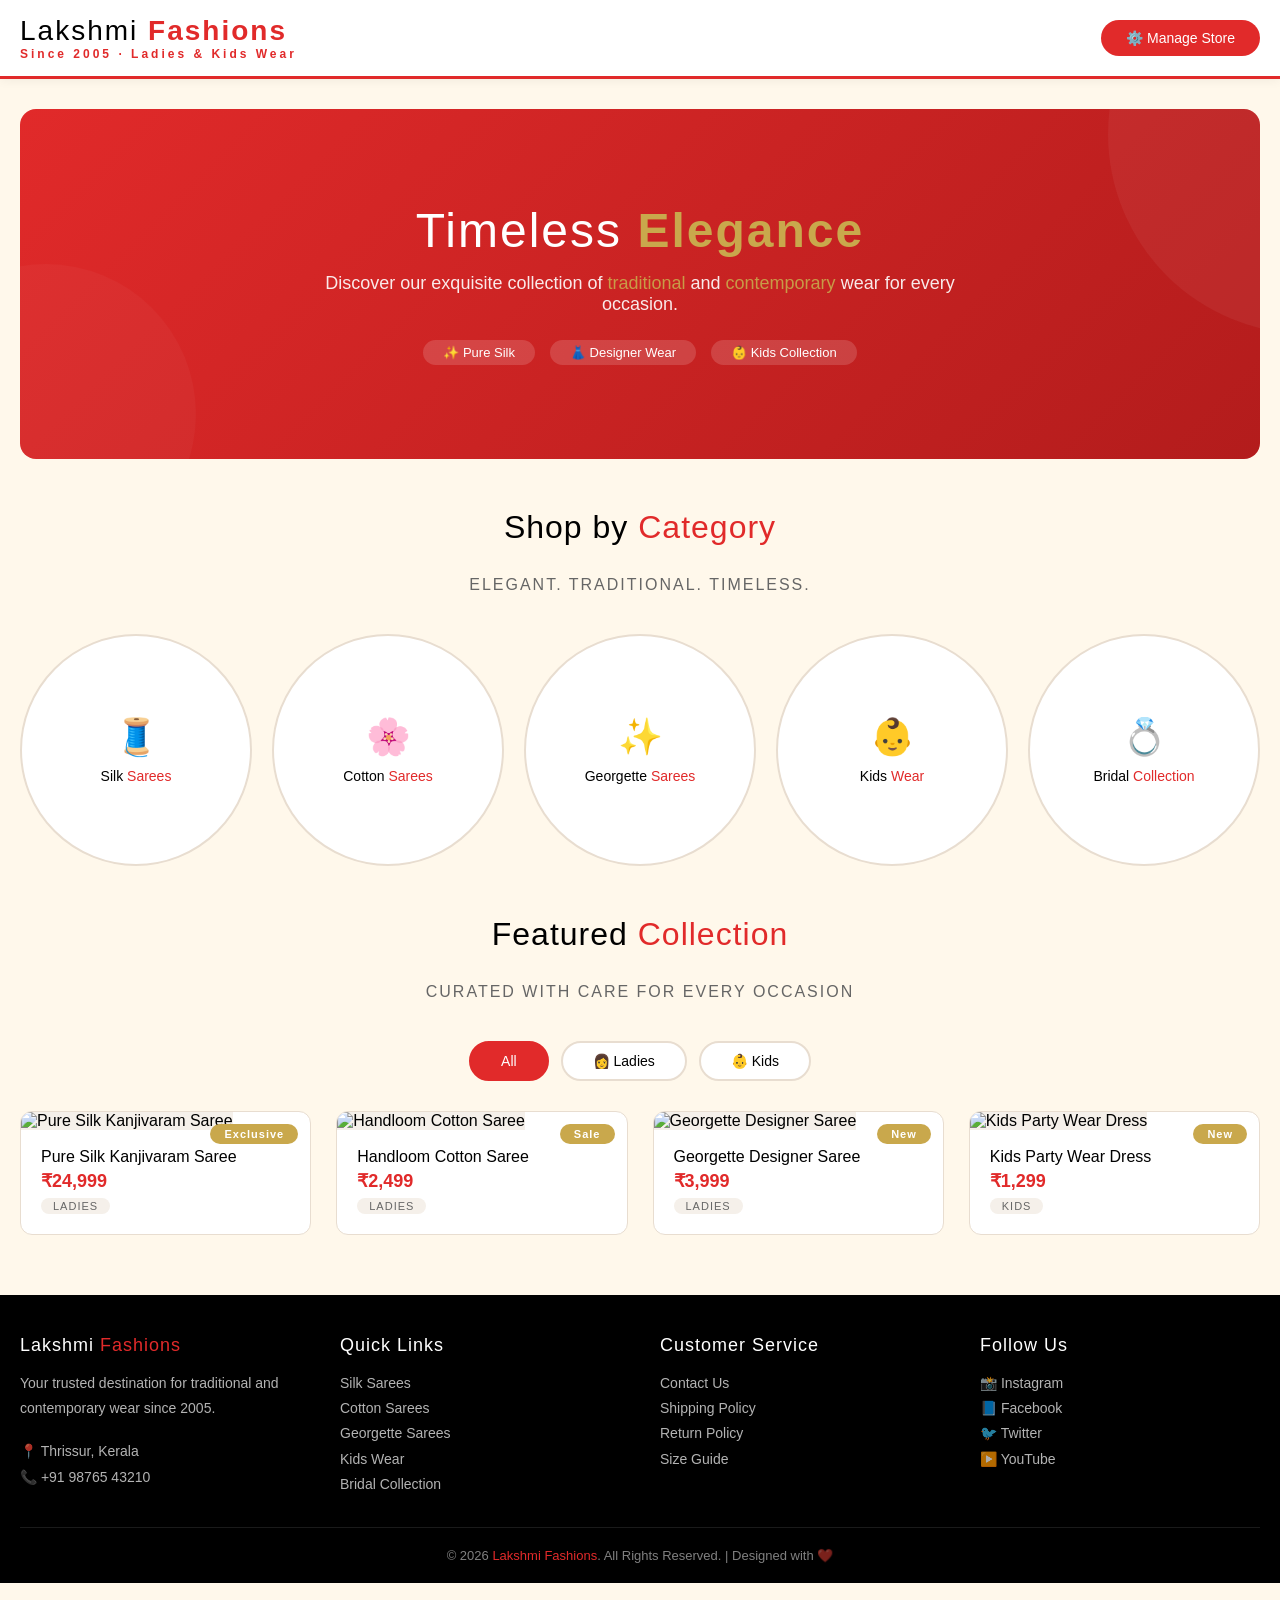
==== index.html @ c4812a4a "Lakshmi Fashions - Complete store" ====
<!DOCTYPE html>
<html lang="en">
<head>
    <meta charset="UTF-8">
    <meta name="viewport" content="width=device-width, initial-scale=1.0">
    <title>Lakshmi Fashions - Ladies & Kids Wear</title>
    <style>
        /* ===== RESET & BASE ===== */
        * {
            margin: 0;
            padding: 0;
            box-sizing: border-box;
        }

        :root {
            --primary: #E12A2A;
            --primary-dark: #B31C1C;
            --gold: #C9A84C;
            --cream: #FFF8EB;
            --white: #FFFFFF;
            --black: #000000;
            --gray: #666666;
            --light-gray: #F5F0EA;
            --border: #E8DDD0;
        }

        body {
            font-family: 'Segoe UI', Tahoma, Geneva, Verdana, sans-serif;
            background: var(--cream);
            color: var(--black);
            min-height: 100vh;
        }

        .container {
            max-width: 1300px;
            margin: 0 auto;
            padding: 0 20px;
        }

        /* ===== HEADER ===== */
        .header {
            background: var(--white);
            border-bottom: 3px solid var(--primary);
            padding: 15px 0;
            position: sticky;
            top: 0;
            z-index: 100;
            box-shadow: 0 2px 10px rgba(0,0,0,0.05);
        }

        .header-inner {
            display: flex;
            justify-content: space-between;
            align-items: center;
            flex-wrap: wrap;
            gap: 15px;
        }

        .logo {
            font-size: 28px;
            font-weight: 300;
            letter-spacing: 2px;
        }

        .logo span {
            color: var(--primary);
            font-weight: 600;
        }

        .logo-sub {
            font-size: 12px;
            color: var(--gray);
            letter-spacing: 3px;
            display: block;
            font-weight: 300;
        }

        .header-actions {
            display: flex;
            align-items: center;
            gap: 15px;
        }

        .admin-btn {
            background: var(--primary);
            color: var(--white);
            padding: 10px 25px;
            border: none;
            border-radius: 30px;
            font-weight: 500;
            font-size: 14px;
            cursor: pointer;
            text-decoration: none;
            transition: all 0.3s ease;
            display: inline-flex;
            align-items: center;
            gap: 8px;
        }

        .admin-btn:hover {
            background: var(--primary-dark);
            transform: translateY(-2px);
            box-shadow: 0 4px 15px rgba(225,42,42,0.3);
        }

        /* ===== HERO BANNER ===== */
        .hero {
            background: linear-gradient(135deg, var(--primary) 0%, var(--primary-dark) 100%);
            color: var(--white);
            padding: 60px 40px;
            border-radius: 16px;
            margin: 30px 0;
            text-align: center;
            position: relative;
            overflow: hidden;
            min-height: 350px;
            display: flex;
            align-items: center;
            justify-content: center;
        }

        .hero::before {
            content: '';
            position: absolute;
            top: -50%;
            right: -20%;
            width: 400px;
            height: 400px;
            background: rgba(255,255,255,0.05);
            border-radius: 50%;
            pointer-events: none;
        }

        .hero::after {
            content: '';
            position: absolute;
            bottom: -30%;
            left: -10%;
            width: 300px;
            height: 300px;
            background: rgba(255,255,255,0.03);
            border-radius: 50%;
            pointer-events: none;
        }

        .hero-content {
            position: relative;
            z-index: 1;
            max-width: 700px;
        }

        .hero h1 {
            font-size: 48px;
            font-weight: 300;
            margin-bottom: 15px;
            letter-spacing: 2px;
        }

        .hero h1 span {
            font-weight: 600;
            color: var(--gold);
        }

        .hero p {
            font-size: 18px;
            opacity: 0.9;
            margin-bottom: 25px;
            font-weight: 300;
        }

        .hero .gold-text {
            color: var(--gold);
            font-weight: 400;
        }

        /* ===== CATEGORIES ===== */
        .section-title {
            font-size: 32px;
            font-weight: 300;
            text-align: center;
            margin: 50px 0 30px;
            letter-spacing: 1px;
        }

        .section-title span {
            color: var(--primary);
        }

        .section-subtitle {
            text-align: center;
            color: var(--gray);
            font-size: 16px;
            font-weight: 300;
            margin-bottom: 40px;
            letter-spacing: 2px;
        }

        .categories-grid {
            display: grid;
            grid-template-columns: repeat(auto-fit, minmax(150px, 1fr));
            gap: 20px;
            margin: 30px 0 50px;
        }

        .category-card {
            background: var(--white);
            border-radius: 50%;
            padding: 30px 20px;
            text-align: center;
            cursor: pointer;
            transition: all 0.3s ease;
            border: 2px solid var(--border);
            aspect-ratio: 1/1;
            display: flex;
            flex-direction: column;
            align-items: center;
            justify-content: center;
            text-decoration: none;
            color: var(--black);
        }

        .category-card:hover {
            transform: translateY(-5px);
            border-color: var(--primary);
            box-shadow: 0 8px 25px rgba(225,42,42,0.1);
        }

        .category-card .icon {
            font-size: 36px;
            margin-bottom: 10px;
        }

        .category-card .name {
            font-size: 14px;
            font-weight: 500;
        }

        .category-card .name span {
            color: var(--primary);
        }

        /* ===== PRODUCTS GRID ===== */
        .products-grid {
            display: grid;
            grid-template-columns: repeat(auto-fill, minmax(250px, 1fr));
            gap: 25px;
            margin: 30px 0;
        }

        .product-card {
            background: var(--white);
            border-radius: 12px;
            overflow: hidden;
            transition: all 0.3s ease;
            border: 1px solid var(--border);
            position: relative;
        }

        .product-card:hover {
            transform: translateY(-8px);
            box-shadow: 0 12px 35px rgba(0,0,0,0.08);
        }

        .product-image {
            width: 100%;
            aspect-ratio: 1/1;
            object-fit: cover;
            background: var(--light-gray);
        }

        .product-info {
            padding: 18px 20px 20px;
        }

        .product-name {
            font-size: 16px;
            font-weight: 500;
            color: var(--black);
            margin-bottom: 4px;
        }

        .product-price {
            color: var(--primary);
            font-weight: 600;
            font-size: 18px;
        }

        .product-category-tag {
            display: inline-block;
            background: var(--light-gray);
            padding: 2px 12px;
            border-radius: 20px;
            font-size: 11px;
            color: var(--gray);
            margin-top: 6px;
            letter-spacing: 1px;
            text-transform: uppercase;
        }

        .product-badge {
            position: absolute;
            top: 12px;
            right: 12px;
            background: var(--gold);
            color: var(--white);
            padding: 4px 14px;
            border-radius: 20px;
            font-size: 11px;
            font-weight: 600;
            letter-spacing: 1px;
        }

        .empty-message {
            grid-column: 1 / -1;
            text-align: center;
            padding: 60px 20px;
            color: var(--gray);
            font-size: 18px;
        }

        /* ===== FILTER BUTTONS ===== */
        .filter-bar {
            display: flex;
            justify-content: center;
            gap: 12px;
            margin: 20px 0 10px;
            flex-wrap: wrap;
        }

        .filter-btn {
            padding: 10px 30px;
            border: 2px solid var(--border);
            border-radius: 30px;
            background: var(--white);
            cursor: pointer;
            font-weight: 500;
            font-size: 14px;
            transition: all 0.3s ease;
            color: var(--black);
        }

        .filter-btn:hover {
            border-color: var(--primary);
            color: var(--primary);
        }

        .filter-btn.active {
            background: var(--primary);
            color: var(--white);
            border-color: var(--primary);
        }

        /* ===== FOOTER ===== */
        .footer {
            background: var(--black);
            color: var(--white);
            padding: 40px 0 20px;
            margin-top: 60px;
        }

        .footer-inner {
            display: grid;
            grid-template-columns: repeat(auto-fit, minmax(200px, 1fr));
            gap: 40px;
            margin-bottom: 30px;
        }

        .footer h4 {
            font-weight: 300;
            font-size: 18px;
            margin-bottom: 15px;
            letter-spacing: 1px;
        }

        .footer h4 span {
            color: var(--primary);
        }

        .footer p, .footer a {
            color: rgba(255,255,255,0.7);
            font-size: 14px;
            line-height: 1.8;
            text-decoration: none;
            display: block;
            transition: color 0.3s ease;
        }

        .footer a:hover {
            color: var(--gold);
        }

        .footer-bottom {
            border-top: 1px solid rgba(255,255,255,0.1);
            padding-top: 20px;
            text-align: center;
            font-size: 13px;
            color: rgba(255,255,255,0.5);
        }

        .footer-bottom span {
            color: var(--primary);
        }

        /* ===== RESPONSIVE ===== */
        @media (max-width: 768px) {
            .hero {
                padding: 40px 20px;
                min-height: 250px;
            }

            .hero h1 {
                font-size: 28px;
            }

            .hero p {
                font-size: 15px;
            }

            .logo {
                font-size: 22px;
            }

            .section-title {
                font-size: 24px;
            }

            .products-grid {
                grid-template-columns: repeat(auto-fill, minmax(160px, 1fr));
                gap: 15px;
            }

            .categories-grid {
                grid-template-columns: repeat(3, 1fr);
                gap: 12px;
            }

            .category-card {
                padding: 15px;
            }

            .category-card .icon {
                font-size: 24px;
            }

            .category-card .name {
                font-size: 11px;
            }

            .filter-btn {
                padding: 8px 18px;
                font-size: 12px;
            }

            .header-inner {
                flex-direction: column;
                text-align: center;
            }

            .admin-btn {
                padding: 8px 18px;
                font-size: 12px;
            }
        }

        @media (max-width: 480px) {
            .categories-grid {
                grid-template-columns: repeat(2, 1fr);
            }

            .hero h1 {
                font-size: 22px;
            }
        }
    </style>
</head>
<body>

    <!-- ===== HEADER ===== -->
    <header class="header">
        <div class="container header-inner">
            <div class="logo">
                Lakshmi <span>Fashions</span>
                <span class="logo-sub">Since 2005 · Ladies & Kids Wear</span>
            </div>
            <div class="header-actions">
                <a href="/admin/index.html" class="admin-btn">
                    ⚙️ Manage Store
                </a>
            </div>
        </div>
    </header>

    <!-- ===== HERO BANNER ===== -->
    <div class="container">
        <div class="hero">
            <div class="hero-content">
                <h1>Timeless <span>Elegance</span></h1>
                <p>
                    Discover our exquisite collection of <span class="gold-text">traditional</span> and 
                    <span class="gold-text">contemporary</span> wear for every occasion.
                </p>
                <div style="display: flex; justify-content: center; gap: 15px; flex-wrap: wrap;">
                    <span style="background: rgba(255,255,255,0.15); padding: 5px 20px; border-radius: 20px; font-size: 13px;">✨ Pure Silk</span>
                    <span style="background: rgba(255,255,255,0.15); padding: 5px 20px; border-radius: 20px; font-size: 13px;">👗 Designer Wear</span>
                    <span style="background: rgba(255,255,255,0.15); padding: 5px 20px; border-radius: 20px; font-size: 13px;">👶 Kids Collection</span>
                </div>
            </div>
        </div>
    </div>

    <!-- ===== CATEGORIES ===== -->
    <div class="container">
        <h2 class="section-title">Shop by <span>Category</span></h2>
        <p class="section-subtitle">ELEGANT. TRADITIONAL. TIMELESS.</p>
        
        <div class="categories-grid">
            <a href="#" class="category-card" data-category="silk">
                <div class="icon">🧵</div>
                <div class="name">Silk <span>Sarees</span></div>
            </a>
            <a href="#" class="category-card" data-category="cotton">
                <div class="icon">🌸</div>
                <div class="name">Cotton <span>Sarees</span></div>
            </a>
            <a href="#" class="category-card" data-category="georgette">
                <div class="icon">✨</div>
                <div class="name">Georgette <span>Sarees</span></div>
            </a>
            <a href="#" class="category-card" data-category="kids">
                <div class="icon">👶</div>
                <div class="name">Kids <span>Wear</span></div>
            </a>
            <a href="#" class="category-card" data-category="bridal">
                <div class="icon">💍</div>
                <div class="name">Bridal <span>Collection</span></div>
            </a>
        </div>
    </div>

    <!-- ===== PRODUCTS ===== -->
    <div class="container">
        <h2 class="section-title">Featured <span>Collection</span></h2>
        <p class="section-subtitle">CURATED WITH CARE FOR EVERY OCCASION</p>

        <div class="filter-bar">
            <button class="filter-btn active" data-filter="all">All</button>
            <button class="filter-btn" data-filter="ladies">👩 Ladies</button>
            <button class="filter-btn" data-filter="kids">👶 Kids</button>
        </div>

        <div class="products-grid" id="productsGrid">
            <div class="empty-message">🌸 Loading beautiful products...</div>
        </div>
    </div>

    <!-- ===== FOOTER ===== -->
    <footer class="footer">
        <div class="container">
            <div class="footer-inner">
                <div>
                    <h4>Lakshmi <span>Fashions</span></h4>
                    <p>Your trusted destination for traditional and contemporary wear since 2005.</p>
                    <br>
                    <p>📍 Thrissur, Kerala</p>
                    <p>📞 +91 98765 43210</p>
                </div>
                <div>
                    <h4>Quick Links</h4>
                    <a href="#">Silk Sarees</a>
                    <a href="#">Cotton Sarees</a>
                    <a href="#">Georgette Sarees</a>
                    <a href="#">Kids Wear</a>
                    <a href="#">Bridal Collection</a>
                </div>
                <div>
                    <h4>Customer Service</h4>
                    <a href="#">Contact Us</a>
                    <a href="#">Shipping Policy</a>
                    <a href="#">Return Policy</a>
                    <a href="#">Size Guide</a>
                </div>
                <div>
                    <h4>Follow Us</h4>
                    <a href="#">📸 Instagram</a>
                    <a href="#">📘 Facebook</a>
                    <a href="#">🐦 Twitter</a>
                    <a href="#">▶️ YouTube</a>
                </div>
            </div>
            <div class="footer-bottom">
                © 2026 <span>Lakshmi Fashions</span>. All Rights Reserved. | Designed with ❤️
            </div>
        </div>
    </footer>

    <!-- ===== JAVASCRIPT ===== -->
    <script>
        (function() {
            'use strict';

            const grid = document.getElementById('productsGrid');
            const filterBtns = document.querySelectorAll('.filter-btn');
            let cachedProducts = null;

            // Load products from JSON
            async function loadProducts() {
                if (cachedProducts) {
                    return cachedProducts;
                }
                try {
                    const response = await fetch('/_data/products.json?' + Date.now());
                    if (!response.ok) throw new Error('Failed to load');
                    const data = await response.json();
                    cachedProducts = data;
                    return data;
                } catch (error) {
                    console.warn('Error loading products:', error);
                    return [];
                }
            }

            // Render products
            function renderProducts(products, filter = 'all') {
                const filtered = filter === 'all' 
                    ? products 
                    : products.filter(p => p.category === filter);

                if (!filtered || filtered.length === 0) {
                    grid.innerHTML = `
                        <div class="empty-message">
                            🌸 No products in this category yet.<br>
                            <span style="font-size: 14px; color: #999;">Your brother can add products from the admin panel.</span>
                        </div>
                    `;
                    return;
                }

                let html = '';
                filtered.forEach(product => {
                    const badge = product.badge ? `<span class="product-badge">${product.badge}</span>` : '';
                    html += `
                        <div class="product-card">
                            ${badge}
                            <img 
                                src="${product.image || 'https://via.placeholder.com/400x400/f5f0ea/999?text=No+Image'}" 
                                alt="${product.name}" 
                                class="product-image"
                                loading="lazy"
                                onerror="this.src='https://via.placeholder.com/400x400/f5f0ea/999?text=No+Image'"
                            >
                            <div class="product-info">
                                <div class="product-name">${product.name}</div>
                                <div class="product-price">${product.price || 'Price on request'}</div>
                                <div class="product-category-tag">${product.category || 'General'}</div>
                            </div>
                        </div>
                    `;
                });

                grid.innerHTML = html;
            }

            // Filter handler
            filterBtns.forEach(btn => {
                btn.addEventListener('click', async function() {
                    filterBtns.forEach(b => b.classList.remove('active'));
                    this.classList.add('active');
                    const filter = this.dataset.filter;
                    const products = await loadProducts();
                    renderProducts(products, filter);
                });
            });

            // Initial load
            loadProducts().then(products => {
                renderProducts(products, 'all');
            });

        })();
    </script>

</body>
</html>
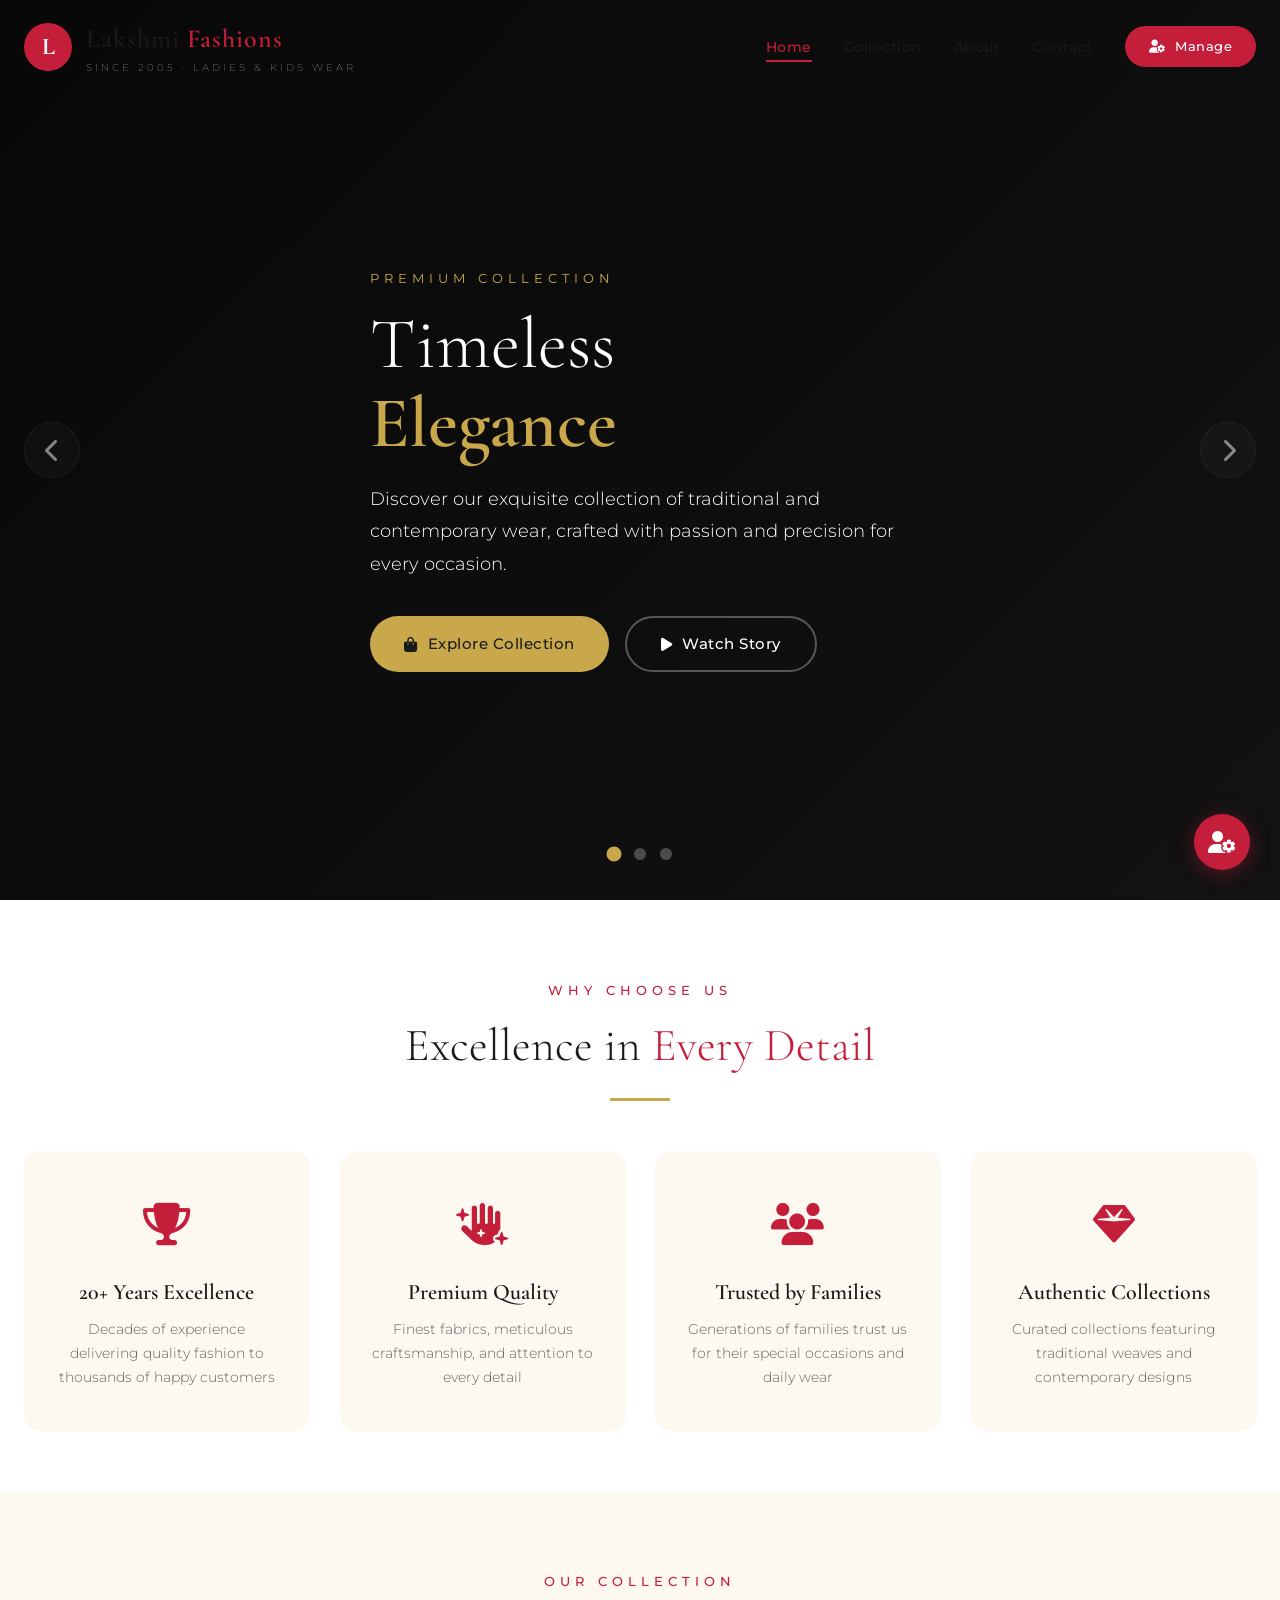
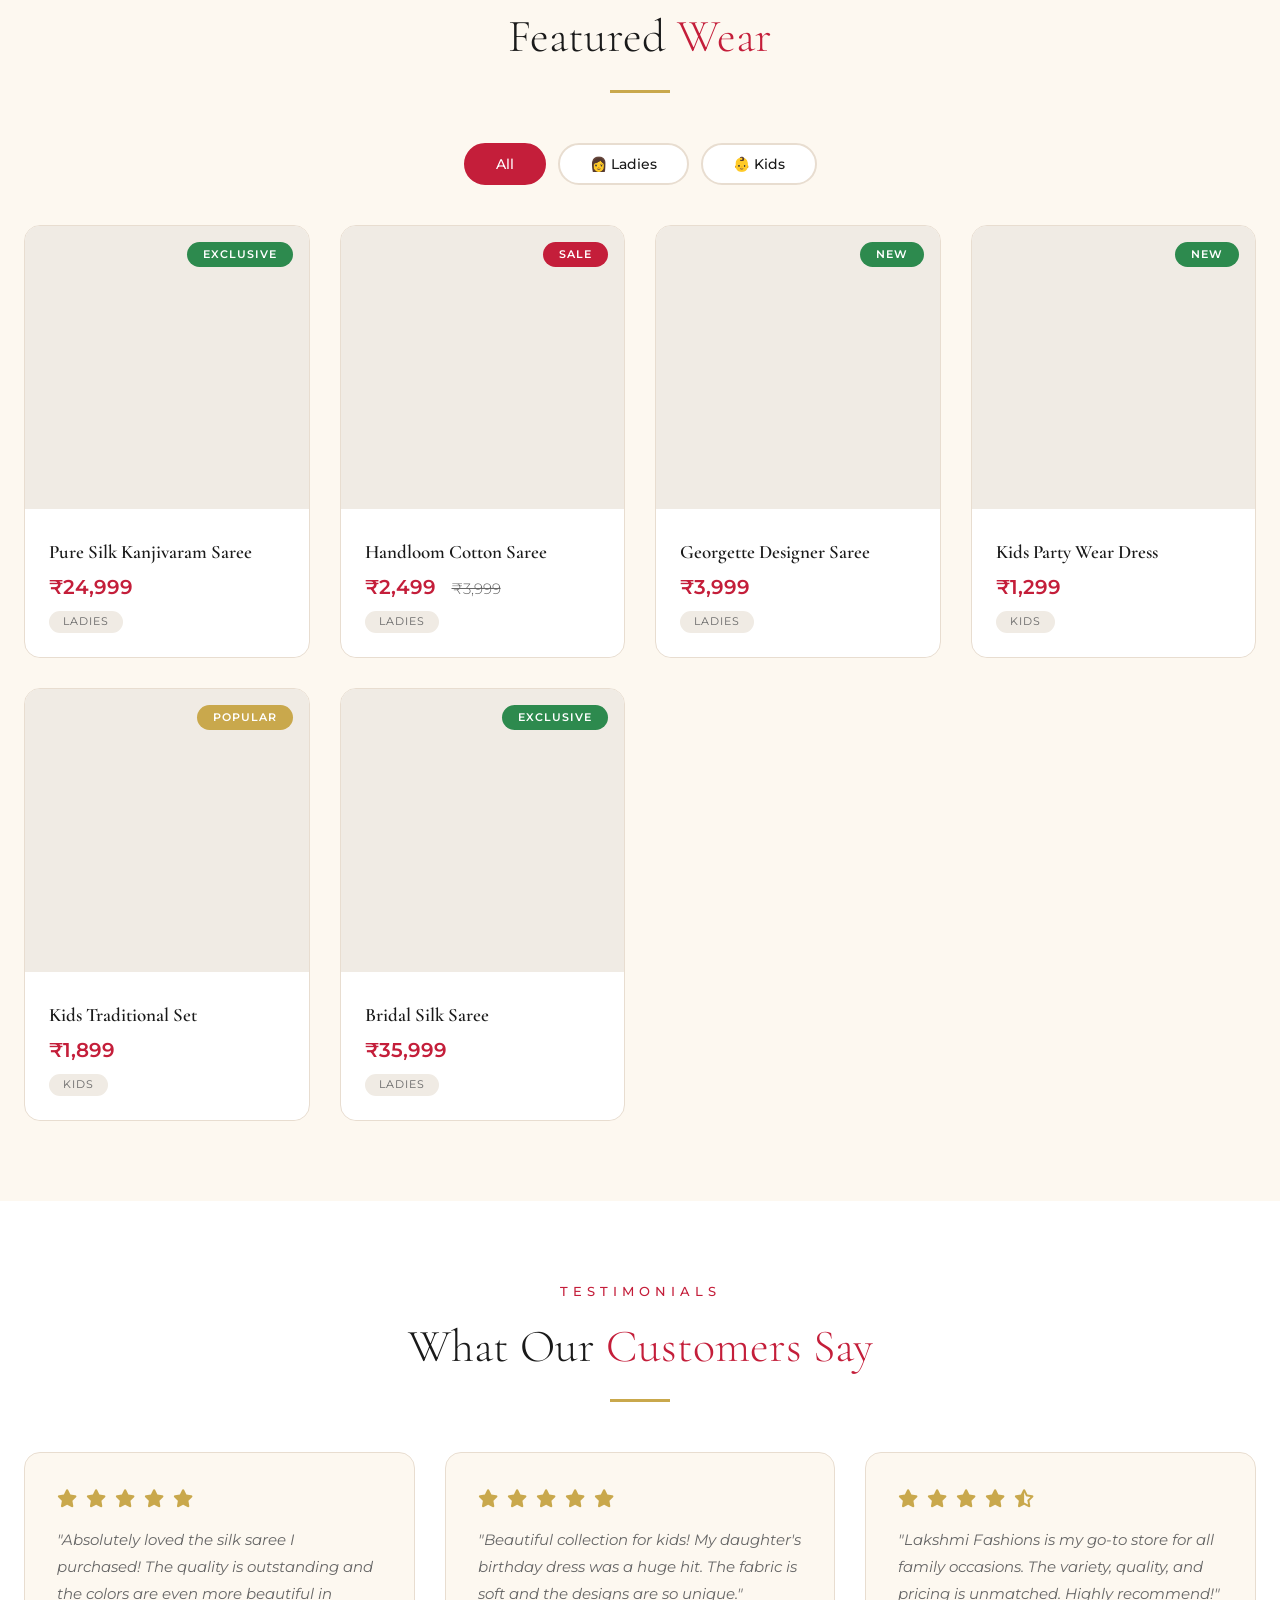
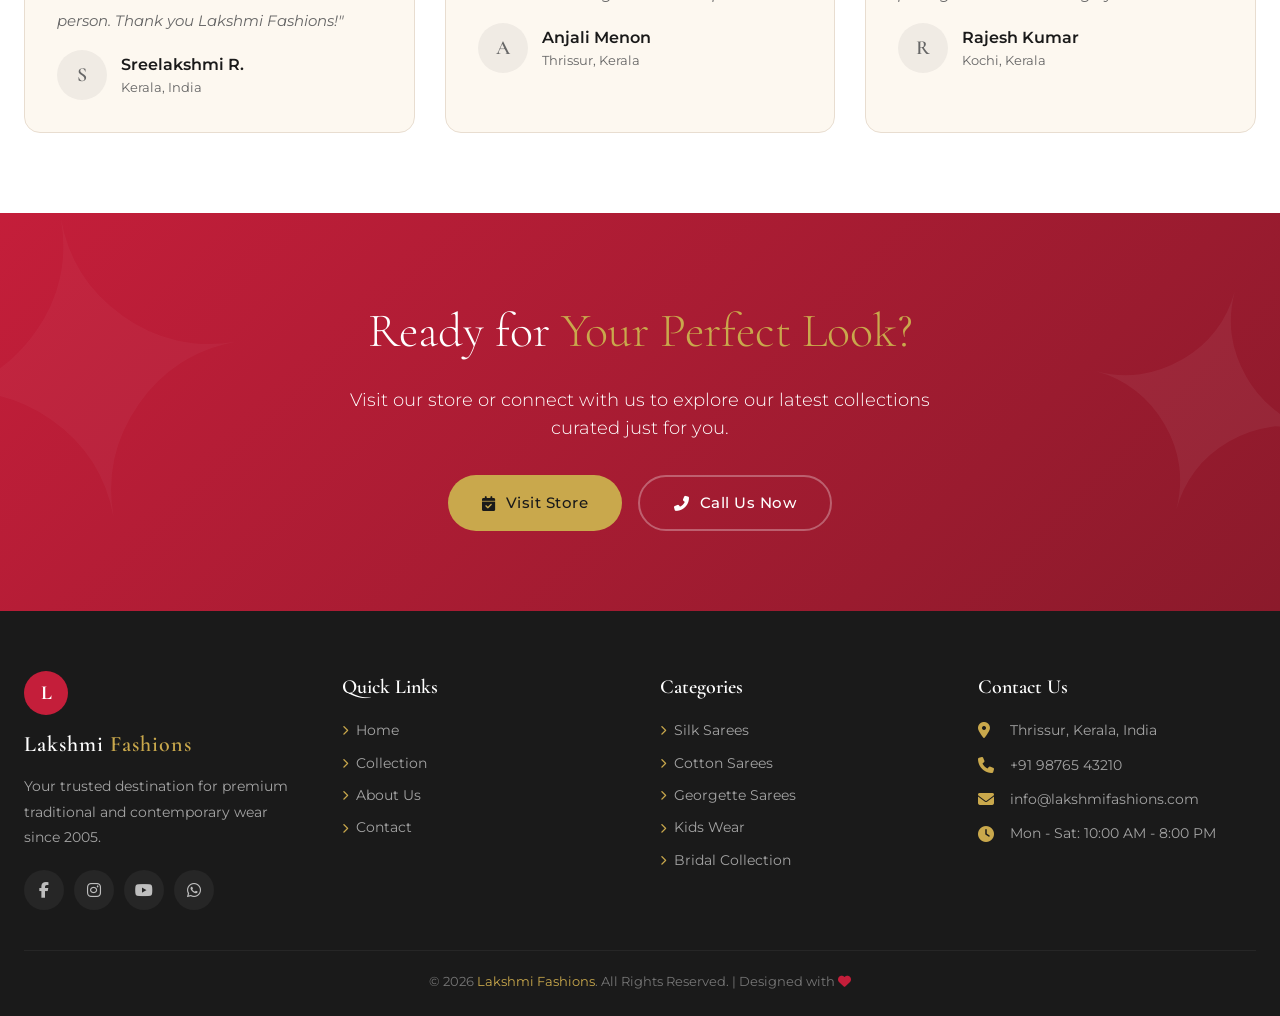
==== commit cbdf123d: "Lakshmi Fashions - Premium Design" ====
--- a/index.html
+++ b/index.html
@@ -1,9 +1,23 @@
 <!DOCTYPE html>
 <html lang="en">
+
 <head>
     <meta charset="UTF-8">
-    <meta name="viewport" content="width=device-width, initial-scale=1.0">
-    <title>Lakshmi Fashions - Ladies & Kids Wear</title>
+    <meta name="viewport" content="width=device-width, initial-scale=1.0, maximum-scale=1.0, user-scalable=yes">
+    <title>Lakshmi Fashions - Premium Ladies & Kids Wear</title>
+    <meta name="description" content="Lakshmi Fashions - Premium traditional and contemporary wear for ladies and kids. Silk sarees, cotton sarees, designer wear since 2005.">
+
+    <!-- Google Fonts -->
+    <link rel="preconnect" href="https://fonts.googleapis.com">
+    <link rel="preconnect" href="https://fonts.gstatic.com" crossorigin>
+    <link href="https://fonts.googleapis.com/css2?family=Cormorant+Garamond:wght@300;400;500;600;700&family=Montserrat:wght@300;400;500;600;700;800;900&display=swap" rel="stylesheet">
+
+    <!-- Font Awesome -->
+    <link rel="stylesheet" href="https://cdnjs.cloudflare.com/ajax/libs/font-awesome/6.4.2/css/all.min.css">
+
+    <!-- AOS Animation -->
+    <link href="https://unpkg.com/aos@2.3.1/dist/aos.css" rel="stylesheet">
+
     <style>
         /* ===== RESET & BASE ===== */
         * {
@@ -13,252 +27,563 @@
         }
 
         :root {
-            --primary: #E12A2A;
-            --primary-dark: #B31C1C;
+            --primary: #C41E3A;
+            --primary-dark: #8B1A2B;
             --gold: #C9A84C;
-            --cream: #FFF8EB;
+            --gold-light: #E8D5A3;
+            --cream: #FDF8F0;
             --white: #FFFFFF;
-            --black: #000000;
+            --black: #1A1A1A;
             --gray: #666666;
-            --light-gray: #F5F0EA;
+            --light-gray: #F0EBE4;
             --border: #E8DDD0;
+            --shadow: 0 10px 40px rgba(0,0,0,0.08);
+            --shadow-hover: 0 20px 60px rgba(196,30,58,0.15);
+            --transition: all 0.4s cubic-bezier(0.25, 0.46, 0.45, 0.94);
+        }
+
+        html {
+            scroll-behavior: smooth;
         }
 
         body {
-            font-family: 'Segoe UI', Tahoma, Geneva, Verdana, sans-serif;
+            font-family: 'Montserrat', sans-serif;
             background: var(--cream);
             color: var(--black);
-            min-height: 100vh;
+            overflow-x: hidden;
+            line-height: 1.6;
         }
 
         .container {
             max-width: 1300px;
             margin: 0 auto;
-            padding: 0 20px;
-        }
-
-        /* ===== HEADER ===== */
-        .header {
-            background: var(--white);
-            border-bottom: 3px solid var(--primary);
-            padding: 15px 0;
-            position: sticky;
+            padding: 0 24px;
+        }
+
+        /* ===== PRELOADER ===== */
+        .preloader {
+            position: fixed;
             top: 0;
-            z-index: 100;
-            box-shadow: 0 2px 10px rgba(0,0,0,0.05);
-        }
-
-        .header-inner {
+            left: 0;
+            width: 100%;
+            height: 100%;
+            background: var(--cream);
+            display: flex;
+            align-items: center;
+            justify-content: center;
+            z-index: 9999;
+            transition: opacity 0.8s ease, visibility 0.8s ease;
+        }
+
+        .preloader.hidden {
+            opacity: 0;
+            visibility: hidden;
+        }
+
+        .loader {
+            width: 70px;
+            height: 70px;
+            border: 3px solid var(--border);
+            border-top: 3px solid var(--primary);
+            border-radius: 50%;
+            animation: spin 1s linear infinite;
+        }
+
+        .loader-text {
+            position: absolute;
+            font-family: 'Cormorant Garamond', serif;
+            font-size: 18px;
+            color: var(--primary);
+            letter-spacing: 4px;
+            margin-top: 100px;
+        }
+
+        @keyframes spin {
+            0% { transform: rotate(0deg); }
+            100% { transform: rotate(360deg); }
+        }
+
+        /* ===== NAVIGATION ===== */
+        .navbar {
+            position: fixed;
+            top: 0;
+            left: 0;
+            width: 100%;
+            z-index: 1000;
+            padding: 18px 0;
+            transition: var(--transition);
+            background: transparent;
+        }
+
+        .navbar.scrolled {
+            background: rgba(255, 255, 255, 0.97);
+            backdrop-filter: blur(12px);
+            box-shadow: 0 2px 40px rgba(0,0,0,0.06);
+            padding: 12px 0;
+        }
+
+        .navbar .container {
             display: flex;
             justify-content: space-between;
             align-items: center;
-            flex-wrap: wrap;
-            gap: 15px;
         }
 
         .logo {
-            font-size: 28px;
-            font-weight: 300;
-            letter-spacing: 2px;
-        }
-
-        .logo span {
-            color: var(--primary);
-            font-weight: 600;
-        }
-
-        .logo-sub {
-            font-size: 12px;
-            color: var(--gray);
-            letter-spacing: 3px;
-            display: block;
-            font-weight: 300;
-        }
-
-        .header-actions {
             display: flex;
             align-items: center;
-            gap: 15px;
-        }
-
-        .admin-btn {
+            gap: 14px;
+            text-decoration: none;
+            cursor: pointer;
+        }
+
+        .logo-icon {
+            width: 48px;
+            height: 48px;
             background: var(--primary);
-            color: var(--white);
-            padding: 10px 25px;
-            border: none;
-            border-radius: 30px;
-            font-weight: 500;
-            font-size: 14px;
-            cursor: pointer;
-            text-decoration: none;
-            transition: all 0.3s ease;
-            display: inline-flex;
-            align-items: center;
-            gap: 8px;
-        }
-
-        .admin-btn:hover {
-            background: var(--primary-dark);
-            transform: translateY(-2px);
-            box-shadow: 0 4px 15px rgba(225,42,42,0.3);
-        }
-
-        /* ===== HERO BANNER ===== */
-        .hero {
-            background: linear-gradient(135deg, var(--primary) 0%, var(--primary-dark) 100%);
-            color: var(--white);
-            padding: 60px 40px;
-            border-radius: 16px;
-            margin: 30px 0;
-            text-align: center;
-            position: relative;
-            overflow: hidden;
-            min-height: 350px;
+            border-radius: 50%;
             display: flex;
             align-items: center;
             justify-content: center;
-        }
-
-        .hero::before {
+            color: var(--white);
+            font-size: 24px;
+            font-family: 'Cormorant Garamond', serif;
+            font-weight: 700;
+        }
+
+        .logo-text {
+            font-family: 'Cormorant Garamond', serif;
+            font-weight: 600;
+            font-size: 26px;
+            color: var(--black);
+            letter-spacing: 1px;
+        }
+
+        .logo-text span {
+            color: var(--primary);
+        }
+
+        .logo-sub {
+            font-size: 10px;
+            letter-spacing: 3px;
+            text-transform: uppercase;
+            color: var(--gray);
+            display: block;
+            font-weight: 300;
+        }
+
+        .nav-menu {
+            display: flex;
+            align-items: center;
+            gap: 32px;
+        }
+
+        .nav-link {
+            color: var(--black);
+            text-decoration: none;
+            font-size: 14px;
+            font-weight: 500;
+            transition: var(--transition);
+            position: relative;
+            letter-spacing: 0.5px;
+        }
+
+        .nav-link::after {
             content: '';
             position: absolute;
-            top: -50%;
-            right: -20%;
-            width: 400px;
-            height: 400px;
+            bottom: -4px;
+            left: 0;
+            width: 0;
+            height: 2px;
+            background: var(--primary);
+            transition: var(--transition);
+        }
+
+        .nav-link:hover::after,
+        .nav-link.active::after {
+            width: 100%;
+        }
+
+        .nav-link:hover {
+            color: var(--primary);
+        }
+
+        .nav-link.active {
+            color: var(--primary);
+        }
+
+        .menu-btn {
+            display: none;
+            background: none;
+            border: none;
+            font-size: 28px;
+            color: var(--black);
+            cursor: pointer;
+            padding: 8px;
+            transition: var(--transition);
+        }
+
+        .menu-btn:hover {
+            color: var(--primary);
+        }
+
+        .menu-overlay {
+            display: none;
+            position: fixed;
+            top: 0;
+            left: 0;
+            width: 100%;
+            height: 100%;
+            background: rgba(0,0,0,0.5);
+            z-index: 999;
+        }
+
+        .menu-overlay.active {
+            display: block;
+        }
+
+        /* ===== HERO ===== */
+        .hero {
+            position: relative;
+            min-height: 100vh;
+            display: flex;
+            align-items: center;
+            background: var(--black);
+            overflow: hidden;
+        }
+
+        .hero-slider {
+            position: absolute;
+            top: 0;
+            left: 0;
+            width: 100%;
+            height: 100%;
+        }
+
+        .hero-slide {
+            position: absolute;
+            top: 0;
+            left: 0;
+            width: 100%;
+            height: 100%;
+            background-size: cover;
+            background-position: center;
+            opacity: 0;
+            transition: opacity 1.5s ease;
+            z-index: 1;
+        }
+
+        .hero-slide.active {
+            opacity: 1;
+            z-index: 2;
+        }
+
+        .hero-slide::after {
+            content: '';
+            position: absolute;
+            top: 0;
+            left: 0;
+            width: 100%;
+            height: 100%;
+            background: linear-gradient(135deg, rgba(0,0,0,0.7) 0%, rgba(0,0,0,0.3) 100%);
+        }
+
+        .hero-arrow {
+            position: absolute;
+            top: 50%;
+            transform: translateY(-50%);
+            z-index: 10;
+            color: var(--white);
+            font-size: 24px;
+            cursor: pointer;
+            padding: 18px 14px;
+            transition: var(--transition);
+            opacity: 0.5;
             background: rgba(255,255,255,0.05);
             border-radius: 50%;
-            pointer-events: none;
-        }
-
-        .hero::after {
+            width: 56px;
+            height: 56px;
+            display: flex;
+            align-items: center;
+            justify-content: center;
+            border: 1px solid rgba(255,255,255,0.1);
+        }
+
+        .hero-arrow:hover {
+            opacity: 1;
+            background: rgba(255,255,255,0.12);
+            transform: translateY(-50%) scale(1.05);
+        }
+
+        .hero-arrow.left {
+            left: 24px;
+        }
+
+        .hero-arrow.right {
+            right: 24px;
+        }
+
+        .hero-content {
+            position: relative;
+            z-index: 5;
+            max-width: 750px;
+            padding: 140px 0 100px;
+            color: var(--white);
+        }
+
+        .hero-subtitle {
+            font-size: 13px;
+            letter-spacing: 5px;
+            text-transform: uppercase;
+            color: var(--gold);
+            font-weight: 400;
+            margin-bottom: 16px;
+            opacity: 0.9;
+        }
+
+        .hero-title {
+            font-family: 'Cormorant Garamond', serif;
+            font-size: 72px;
+            font-weight: 300;
+            line-height: 1.1;
+            margin-bottom: 20px;
+        }
+
+        .hero-title span {
+            display: block;
+            color: var(--gold);
+            font-weight: 600;
+        }
+
+        .hero-description {
+            font-size: 18px;
+            opacity: 0.8;
+            max-width: 540px;
+            font-weight: 300;
+            margin-bottom: 36px;
+            line-height: 1.8;
+        }
+
+        .hero-buttons {
+            display: flex;
+            gap: 16px;
+            flex-wrap: wrap;
+        }
+
+        .hero-pagination {
+            position: absolute;
+            bottom: 40px;
+            left: 50%;
+            transform: translateX(-50%);
+            z-index: 10;
+            display: flex;
+            gap: 14px;
+        }
+
+        .hero-dot {
+            width: 12px;
+            height: 12px;
+            border-radius: 50%;
+            background: rgba(255,255,255,0.25);
+            cursor: pointer;
+            transition: var(--transition);
+            border: 2px solid transparent;
+        }
+
+        .hero-dot.active {
+            background: var(--gold);
+            border-color: var(--gold);
+            transform: scale(1.25);
+        }
+
+        /* ===== BUTTONS ===== */
+        .btn {
+            display: inline-flex;
+            align-items: center;
+            gap: 10px;
+            padding: 14px 34px;
+            border-radius: 50px;
+            font-weight: 500;
+            font-size: 15px;
+            text-decoration: none;
+            transition: var(--transition);
+            cursor: pointer;
+            border: none;
+            font-family: 'Montserrat', sans-serif;
+            letter-spacing: 0.5px;
+        }
+
+        .btn-primary {
+            background: var(--primary);
+            color: var(--white);
+        }
+
+        .btn-primary:hover {
+            background: var(--primary-dark);
+            transform: translateY(-3px);
+            box-shadow: 0 12px 35px rgba(196,30,58,0.35);
+        }
+
+        .btn-secondary {
+            background: var(--gold);
+            color: var(--black);
+        }
+
+        .btn-secondary:hover {
+            background: #B8942E;
+            transform: translateY(-3px);
+            box-shadow: 0 12px 35px rgba(201,168,76,0.35);
+        }
+
+        .btn-outline {
+            background: transparent;
+            color: var(--white);
+            border: 2px solid rgba(255,255,255,0.3);
+        }
+
+        .btn-outline:hover {
+            background: var(--white);
+            color: var(--black);
+            transform: translateY(-3px);
+            border-color: var(--white);
+        }
+
+        .btn-gold {
+            background: var(--gold);
+            color: var(--black);
+        }
+
+        .btn-gold:hover {
+            background: #B8942E;
+            transform: translateY(-3px);
+            box-shadow: 0 12px 35px rgba(201,168,76,0.35);
+        }
+
+        /* ===== SECTION HEADERS ===== */
+        .section-header {
+            text-align: center;
+            margin-bottom: 50px;
+        }
+
+        .section-subtitle {
+            font-size: 13px;
+            letter-spacing: 5px;
+            text-transform: uppercase;
+            color: var(--primary);
+            font-weight: 500;
+            margin-bottom: 8px;
+        }
+
+        .section-title {
+            font-family: 'Cormorant Garamond', serif;
+            font-size: 46px;
+            font-weight: 300;
+            color: var(--black);
+        }
+
+        .section-title span {
+            color: var(--primary);
+        }
+
+        .section-divider {
+            width: 60px;
+            height: 3px;
+            background: var(--gold);
+            margin: 16px auto 0;
+        }
+
+        /* ===== FEATURES ===== */
+        .features {
+            padding: 80px 0 60px;
+            background: var(--white);
+        }
+
+        .features-grid {
+            display: grid;
+            grid-template-columns: repeat(auto-fit, minmax(240px, 1fr));
+            gap: 30px;
+        }
+
+        .feature-card {
+            text-align: center;
+            padding: 40px 28px;
+            background: var(--cream);
+            border-radius: 16px;
+            transition: var(--transition);
+            border: 1px solid transparent;
+            position: relative;
+            overflow: hidden;
+        }
+
+        .feature-card::before {
             content: '';
             position: absolute;
-            bottom: -30%;
-            left: -10%;
-            width: 300px;
-            height: 300px;
-            background: rgba(255,255,255,0.03);
-            border-radius: 50%;
-            pointer-events: none;
-        }
-
-        .hero-content {
-            position: relative;
-            z-index: 1;
-            max-width: 700px;
-        }
-
-        .hero h1 {
-            font-size: 48px;
+            top: 0;
+            left: 0;
+            width: 100%;
+            height: 4px;
+            background: var(--gold);
+            transform: scaleX(0);
+            transition: var(--transition);
+        }
+
+        .feature-card:hover::before {
+            transform: scaleX(1);
+        }
+
+        .feature-card:hover {
+            transform: translateY(-8px);
+            box-shadow: var(--shadow-hover);
+            border-color: var(--gold);
+        }
+
+        .feature-icon {
+            font-size: 42px;
+            color: var(--primary);
+            margin-bottom: 16px;
+            display: inline-block;
+        }
+
+        .feature-title {
+            font-family: 'Cormorant Garamond', serif;
+            font-size: 22px;
+            font-weight: 600;
+            margin-bottom: 8px;
+        }
+
+        .feature-text {
+            color: var(--gray);
+            font-size: 14px;
             font-weight: 300;
-            margin-bottom: 15px;
-            letter-spacing: 2px;
-        }
-
-        .hero h1 span {
-            font-weight: 600;
-            color: var(--gold);
-        }
-
-        .hero p {
-            font-size: 18px;
-            opacity: 0.9;
-            margin-bottom: 25px;
-            font-weight: 300;
-        }
-
-        .hero .gold-text {
-            color: var(--gold);
-            font-weight: 400;
-        }
-
-        /* ===== CATEGORIES ===== */
-        .section-title {
-            font-size: 32px;
-            font-weight: 300;
-            text-align: center;
-            margin: 50px 0 30px;
-            letter-spacing: 1px;
-        }
-
-        .section-title span {
-            color: var(--primary);
-        }
-
-        .section-subtitle {
-            text-align: center;
-            color: var(--gray);
-            font-size: 16px;
-            font-weight: 300;
-            margin-bottom: 40px;
-            letter-spacing: 2px;
-        }
-
-        .categories-grid {
-            display: grid;
-            grid-template-columns: repeat(auto-fit, minmax(150px, 1fr));
-            gap: 20px;
-            margin: 30px 0 50px;
-        }
-
-        .category-card {
-            background: var(--white);
-            border-radius: 50%;
-            padding: 30px 20px;
-            text-align: center;
-            cursor: pointer;
-            transition: all 0.3s ease;
-            border: 2px solid var(--border);
-            aspect-ratio: 1/1;
-            display: flex;
-            flex-direction: column;
-            align-items: center;
-            justify-content: center;
-            text-decoration: none;
-            color: var(--black);
-        }
-
-        .category-card:hover {
-            transform: translateY(-5px);
-            border-color: var(--primary);
-            box-shadow: 0 8px 25px rgba(225,42,42,0.1);
-        }
-
-        .category-card .icon {
-            font-size: 36px;
-            margin-bottom: 10px;
-        }
-
-        .category-card .name {
-            font-size: 14px;
-            font-weight: 500;
-        }
-
-        .category-card .name span {
-            color: var(--primary);
-        }
-
-        /* ===== PRODUCTS GRID ===== */
+            line-height: 1.7;
+        }
+
+        /* ===== PRODUCTS ===== */
+        .products-section {
+            padding: 80px 0;
+            background: var(--cream);
+        }
+
         .products-grid {
             display: grid;
-            grid-template-columns: repeat(auto-fill, minmax(250px, 1fr));
-            gap: 25px;
-            margin: 30px 0;
+            grid-template-columns: repeat(auto-fill, minmax(280px, 1fr));
+            gap: 30px;
+            margin-top: 20px;
         }
 
         .product-card {
             background: var(--white);
-            border-radius: 12px;
+            border-radius: 16px;
             overflow: hidden;
-            transition: all 0.3s ease;
+            transition: var(--transition);
             border: 1px solid var(--border);
             position: relative;
+            cursor: pointer;
         }
 
         .product-card:hover {
-            transform: translateY(-8px);
-            box-shadow: 0 12px 35px rgba(0,0,0,0.08);
+            transform: translateY(-10px);
+            box-shadow: var(--shadow-hover);
+            border-color: var(--gold);
         }
 
         .product-image {
@@ -268,75 +593,108 @@
             background: var(--light-gray);
         }
 
+        .product-badge {
+            position: absolute;
+            top: 16px;
+            right: 16px;
+            background: var(--gold);
+            color: var(--white);
+            padding: 4px 16px;
+            border-radius: 30px;
+            font-size: 11px;
+            font-weight: 600;
+            letter-spacing: 1px;
+            text-transform: uppercase;
+        }
+
+        .product-badge.sale {
+            background: var(--primary);
+        }
+
+        .product-badge.new {
+            background: #2D8A4E;
+        }
+
         .product-info {
-            padding: 18px 20px 20px;
+            padding: 20px 24px 24px;
         }
 
         .product-name {
-            font-size: 16px;
-            font-weight: 500;
-            color: var(--black);
+            font-family: 'Cormorant Garamond', serif;
+            font-size: 19px;
+            font-weight: 600;
             margin-bottom: 4px;
         }
 
         .product-price {
             color: var(--primary);
+            font-size: 20px;
             font-weight: 600;
-            font-size: 18px;
+        }
+
+        .product-price .old-price {
+            color: var(--gray);
+            font-size: 15px;
+            font-weight: 300;
+            text-decoration: line-through;
+            margin-left: 10px;
         }
 
         .product-category-tag {
             display: inline-block;
             background: var(--light-gray);
-            padding: 2px 12px;
+            padding: 2px 14px;
             border-radius: 20px;
             font-size: 11px;
             color: var(--gray);
-            margin-top: 6px;
+            margin-top: 8px;
             letter-spacing: 1px;
             text-transform: uppercase;
         }
 
-        .product-badge {
+        .product-quick-view {
             position: absolute;
-            top: 12px;
-            right: 12px;
-            background: var(--gold);
-            color: var(--white);
-            padding: 4px 14px;
-            border-radius: 20px;
-            font-size: 11px;
-            font-weight: 600;
-            letter-spacing: 1px;
-        }
-
-        .empty-message {
-            grid-column: 1 / -1;
+            bottom: -60px;
+            left: 0;
+            right: 0;
+            background: rgba(255,255,255,0.95);
+            padding: 12px;
             text-align: center;
-            padding: 60px 20px;
-            color: var(--gray);
-            font-size: 18px;
-        }
-
-        /* ===== FILTER BUTTONS ===== */
+            transition: var(--transition);
+            backdrop-filter: blur(4px);
+        }
+
+        .product-card:hover .product-quick-view {
+            bottom: 0;
+        }
+
+        .product-quick-view .btn {
+            width: 100%;
+            justify-content: center;
+            padding: 10px;
+            font-size: 13px;
+        }
+
+        /* ===== FILTER BAR ===== */
         .filter-bar {
             display: flex;
             justify-content: center;
             gap: 12px;
-            margin: 20px 0 10px;
+            margin-bottom: 40px;
             flex-wrap: wrap;
         }
 
         .filter-btn {
             padding: 10px 30px;
             border: 2px solid var(--border);
-            border-radius: 30px;
+            border-radius: 50px;
             background: var(--white);
             cursor: pointer;
             font-weight: 500;
             font-size: 14px;
-            transition: all 0.3s ease;
+            transition: var(--transition);
             color: var(--black);
+            font-family: 'Montserrat', sans-serif;
         }
 
         .filter-btn:hover {
@@ -350,100 +708,405 @@
             border-color: var(--primary);
         }
 
+        .empty-message {
+            grid-column: 1 / -1;
+            text-align: center;
+            padding: 80px 20px;
+            color: var(--gray);
+            font-size: 18px;
+            background: var(--white);
+            border-radius: 16px;
+            border: 1px solid var(--border);
+        }
+
+        .empty-message .icon {
+            font-size: 48px;
+            display: block;
+            margin-bottom: 16px;
+        }
+
+        /* ===== TESTIMONIALS ===== */
+        .testimonials {
+            padding: 80px 0;
+            background: var(--white);
+        }
+
+        .testimonials-grid {
+            display: grid;
+            grid-template-columns: repeat(auto-fit, minmax(300px, 1fr));
+            gap: 30px;
+        }
+
+        .testimonial-card {
+            background: var(--cream);
+            padding: 32px;
+            border-radius: 16px;
+            border: 1px solid var(--border);
+            transition: var(--transition);
+        }
+
+        .testimonial-card:hover {
+            transform: translateY(-5px);
+            box-shadow: var(--shadow);
+            border-color: var(--gold);
+        }
+
+        .testimonial-stars {
+            color: var(--gold);
+            font-size: 18px;
+            margin-bottom: 12px;
+            letter-spacing: 2px;
+        }
+
+        .testimonial-text {
+            font-size: 15px;
+            line-height: 1.8;
+            color: var(--gray);
+            margin-bottom: 16px;
+            font-style: italic;
+        }
+
+        .testimonial-author {
+            display: flex;
+            align-items: center;
+            gap: 14px;
+        }
+
+        .testimonial-avatar {
+            width: 50px;
+            height: 50px;
+            border-radius: 50%;
+            background: var(--light-gray);
+            display: flex;
+            align-items: center;
+            justify-content: center;
+            font-size: 20px;
+            color: var(--gray);
+            font-weight: 600;
+            font-family: 'Cormorant Garamond', serif;
+        }
+
+        .testimonial-name {
+            font-weight: 600;
+            font-size: 16px;
+        }
+
+        .testimonial-role {
+            font-size: 13px;
+            color: var(--gray);
+        }
+
+        /* ===== CTA ===== */
+        .cta {
+            padding: 80px 0;
+            background: linear-gradient(135deg, var(--primary) 0%, var(--primary-dark) 100%);
+            color: var(--white);
+            text-align: center;
+            position: relative;
+            overflow: hidden;
+        }
+
+        .cta::before {
+            content: '✦';
+            position: absolute;
+            top: -50px;
+            right: -50px;
+            font-size: 300px;
+            opacity: 0.05;
+            transform: rotate(15deg);
+        }
+
+        .cta::after {
+            content: '✦';
+            position: absolute;
+            bottom: -80px;
+            left: -80px;
+            font-size: 400px;
+            opacity: 0.03;
+            transform: rotate(-10deg);
+        }
+
+        .cta-title {
+            font-family: 'Cormorant Garamond', serif;
+            font-size: 48px;
+            font-weight: 300;
+            margin-bottom: 16px;
+            position: relative;
+            z-index: 1;
+        }
+
+        .cta-text {
+            font-size: 18px;
+            opacity: 0.85;
+            max-width: 600px;
+            margin: 0 auto 32px;
+            font-weight: 300;
+            position: relative;
+            z-index: 1;
+        }
+
+        .cta-buttons {
+            display: flex;
+            justify-content: center;
+            gap: 16px;
+            flex-wrap: wrap;
+            position: relative;
+            z-index: 1;
+        }
+
         /* ===== FOOTER ===== */
         .footer {
             background: var(--black);
             color: var(--white);
-            padding: 40px 0 20px;
-            margin-top: 60px;
-        }
-
-        .footer-inner {
+            padding: 60px 0 24px;
+        }
+
+        .footer-grid {
             display: grid;
-            grid-template-columns: repeat(auto-fit, minmax(200px, 1fr));
+            grid-template-columns: repeat(auto-fit, minmax(220px, 1fr));
             gap: 40px;
-            margin-bottom: 30px;
-        }
-
-        .footer h4 {
-            font-weight: 300;
-            font-size: 18px;
-            margin-bottom: 15px;
-            letter-spacing: 1px;
-        }
-
-        .footer h4 span {
-            color: var(--primary);
-        }
-
-        .footer p, .footer a {
-            color: rgba(255,255,255,0.7);
+            margin-bottom: 40px;
+        }
+
+        .footer-brand .logo-icon {
+            width: 44px;
+            height: 44px;
+            font-size: 20px;
+            margin-bottom: 12px;
+        }
+
+        .footer-brand .logo-text {
+            font-size: 22px;
+            color: var(--white);
+        }
+
+        .footer-description {
+            color: rgba(255,255,255,0.6);
             font-size: 14px;
             line-height: 1.8;
+            margin: 12px 0 20px;
+            max-width: 300px;
+        }
+
+        .footer-social {
+            display: flex;
+            gap: 10px;
+        }
+
+        .footer-social a {
+            width: 40px;
+            height: 40px;
+            border-radius: 50%;
+            background: rgba(255,255,255,0.05);
+            display: flex;
+            align-items: center;
+            justify-content: center;
+            color: rgba(255,255,255,0.7);
+            transition: var(--transition);
             text-decoration: none;
-            display: block;
-            transition: color 0.3s ease;
-        }
-
-        .footer a:hover {
+        }
+
+        .footer-social a:hover {
+            background: var(--gold);
+            color: var(--black);
+            transform: translateY(-3px);
+        }
+
+        .footer-title {
+            font-family: 'Cormorant Garamond', serif;
+            font-size: 20px;
+            font-weight: 600;
+            margin-bottom: 16px;
+            color: var(--white);
+        }
+
+        .footer-links {
+            list-style: none;
+        }
+
+        .footer-links li {
+            margin-bottom: 10px;
+        }
+
+        .footer-links a {
+            color: rgba(255,255,255,0.6);
+            text-decoration: none;
+            transition: var(--transition);
+            font-size: 14px;
+            display: flex;
+            align-items: center;
+            gap: 8px;
+        }
+
+        .footer-links a:hover {
             color: var(--gold);
-        }
-
-        .footer-bottom {
-            border-top: 1px solid rgba(255,255,255,0.1);
+            transform: translateX(4px);
+        }
+
+        .footer-links a i {
+            font-size: 10px;
+            color: var(--gold);
+        }
+
+        .footer-contact-item {
+            display: flex;
+            align-items: center;
+            gap: 12px;
+            margin-bottom: 12px;
+            color: rgba(255,255,255,0.6);
+            font-size: 14px;
+        }
+
+        .footer-contact-item i {
+            color: var(--gold);
+            font-size: 16px;
+            width: 20px;
+        }
+
+        .copyright {
+            border-top: 1px solid rgba(255,255,255,0.05);
             padding-top: 20px;
             text-align: center;
+            color: rgba(255,255,255,0.4);
             font-size: 13px;
-            color: rgba(255,255,255,0.5);
-        }
-
-        .footer-bottom span {
-            color: var(--primary);
+        }
+
+        .copyright span {
+            color: var(--gold);
+        }
+
+        /* ===== ADMIN BUTTON FLOATING ===== */
+        .floating-admin {
+            position: fixed;
+            bottom: 30px;
+            right: 30px;
+            z-index: 999;
+            background: var(--primary);
+            color: var(--white);
+            width: 56px;
+            height: 56px;
+            border-radius: 50%;
+            display: flex;
+            align-items: center;
+            justify-content: center;
+            font-size: 22px;
+            text-decoration: none;
+            box-shadow: 0 4px 20px rgba(196,30,58,0.4);
+            transition: var(--transition);
+        }
+
+        .floating-admin:hover {
+            transform: scale(1.1);
+            box-shadow: 0 8px 30px rgba(196,30,58,0.5);
         }
 
         /* ===== RESPONSIVE ===== */
+        @media (max-width: 1024px) {
+            .hero-title {
+                font-size: 56px;
+            }
+        }
+
         @media (max-width: 768px) {
             .hero {
-                padding: 40px 20px;
-                min-height: 250px;
-            }
-
-            .hero h1 {
-                font-size: 28px;
-            }
-
-            .hero p {
-                font-size: 15px;
-            }
-
-            .logo {
-                font-size: 22px;
+                min-height: 80vh;
+            }
+
+            .hero-title {
+                font-size: 38px;
+            }
+
+            .hero-content {
+                padding: 120px 0 80px;
+            }
+
+            .hero-arrow {
+                width: 40px;
+                height: 40px;
+                font-size: 16px;
+                padding: 10px;
+            }
+
+            .hero-arrow.left {
+                left: 12px;
+            }
+
+            .hero-arrow.right {
+                right: 12px;
             }
 
             .section-title {
-                font-size: 24px;
+                font-size: 32px;
+            }
+
+            .cta-title {
+                font-size: 32px;
             }
 
             .products-grid {
-                grid-template-columns: repeat(auto-fill, minmax(160px, 1fr));
-                gap: 15px;
-            }
-
-            .categories-grid {
-                grid-template-columns: repeat(3, 1fr);
-                gap: 12px;
-            }
-
-            .category-card {
-                padding: 15px;
-            }
-
-            .category-card .icon {
-                font-size: 24px;
-            }
-
-            .category-card .name {
-                font-size: 11px;
+                grid-template-columns: repeat(auto-fill, minmax(180px, 1fr));
+                gap: 20px;
+            }
+
+            .features-grid {
+                grid-template-columns: repeat(2, 1fr);
+                gap: 16px;
+            }
+
+            .testimonials-grid {
+                grid-template-columns: 1fr;
+            }
+
+            .footer-grid {
+                grid-template-columns: 1fr;
+                gap: 32px;
+            }
+
+            .logo-text {
+                font-size: 20px;
+            }
+
+            .logo-icon {
+                width: 40px;
+                height: 40px;
+                font-size: 18px;
+            }
+
+            .nav-menu {
+                position: fixed;
+                top: 0;
+                right: -320px;
+                width: 300px;
+                height: 100vh;
+                background: var(--white);
+                flex-direction: column;
+                padding: 80px 30px 30px;
+                transition: var(--transition);
+                box-shadow: -10px 0 40px rgba(0,0,0,0.05);
+                gap: 20px;
+                align-items: flex-start;
+                z-index: 1000;
+            }
+
+            .nav-menu.active {
+                right: 0;
+            }
+
+            .menu-btn {
+                display: block;
+            }
+
+            .menu-overlay.active {
+                display: block;
+            }
+
+            .btn {
+                padding: 12px 24px;
+                font-size: 14px;
+            }
+
+            .filter-bar {
+                gap: 8px;
             }
 
             .filter-btn {
@@ -451,232 +1114,596 @@
                 font-size: 12px;
             }
 
-            .header-inner {
+            .floating-admin {
+                width: 48px;
+                height: 48px;
+                font-size: 18px;
+                bottom: 20px;
+                right: 20px;
+            }
+        }
+
+        @media (max-width: 480px) {
+            .hero-title {
+                font-size: 28px;
+            }
+
+            .hero-description {
+                font-size: 15px;
+            }
+
+            .hero-buttons {
                 flex-direction: column;
-                text-align: center;
-            }
-
-            .admin-btn {
-                padding: 8px 18px;
-                font-size: 12px;
-            }
-        }
-
-        @media (max-width: 480px) {
-            .categories-grid {
+                width: 100%;
+            }
+
+            .hero-buttons .btn {
+                width: 100%;
+                justify-content: center;
+            }
+
+            .features-grid {
+                grid-template-columns: 1fr;
+            }
+
+            .products-grid {
                 grid-template-columns: repeat(2, 1fr);
-            }
-
-            .hero h1 {
-                font-size: 22px;
+                gap: 12px;
+            }
+
+            .product-info {
+                padding: 12px 14px 16px;
+            }
+
+            .product-name {
+                font-size: 15px;
+            }
+
+            .product-price {
+                font-size: 16px;
+            }
+
+            .section-title {
+                font-size: 24px;
+            }
+
+            .section-subtitle {
+                font-size: 11px;
+                letter-spacing: 3px;
+            }
+
+            .hero-pagination {
+                bottom: 24px;
+                gap: 10px;
+            }
+
+            .hero-dot {
+                width: 10px;
+                height: 10px;
             }
         }
     </style>
 </head>
+
 <body>
 
-    <!-- ===== HEADER ===== -->
-    <header class="header">
-        <div class="container header-inner">
-            <div class="logo">
-                Lakshmi <span>Fashions</span>
-                <span class="logo-sub">Since 2005 · Ladies & Kids Wear</span>
-            </div>
-            <div class="header-actions">
-                <a href="/admin/index.html" class="admin-btn">
-                    ⚙️ Manage Store
+    <!-- ===== PRELOADER ===== -->
+    <div class="preloader" id="preloader">
+        <div class="loader"></div>
+        <span class="loader-text">Lakshmi</span>
+    </div>
+
+    <!-- ===== NAVIGATION ===== -->
+    <nav class="navbar" id="navbar">
+        <div class="container">
+            <a href="#" class="logo" onclick="showPage('home'); return false;">
+                <div class="logo-icon">L</div>
+                <div>
+                    <span class="logo-text">Lakshmi <span>Fashions</span></span>
+                    <span class="logo-sub">Since 2005 · Ladies & Kids Wear</span>
+                </div>
+            </a>
+
+            <button class="menu-btn" id="menuBtn" aria-label="Toggle menu">
+                <i class="fas fa-bars"></i>
+            </button>
+
+            <div class="nav-menu" id="navMenu">
+                <a href="#" onclick="showPage('home'); return false;" class="nav-link active" data-page="home">Home</a>
+                <a href="#" onclick="showPage('home'); return false;" class="nav-link" data-page="collection">Collection</a>
+                <a href="#" onclick="showPage('home'); return false;" class="nav-link" data-page="about">About</a>
+                <a href="#" onclick="showPage('home'); return false;" class="nav-link" data-page="contact">Contact</a>
+                <a href="/admin/index.html" class="btn btn-primary" style="padding: 10px 24px; font-size: 13px;">
+                    <i class="fas fa-user-cog"></i> Manage
                 </a>
             </div>
         </div>
-    </header>
-
-    <!-- ===== HERO BANNER ===== -->
-    <div class="container">
-        <div class="hero">
+    </nav>
+
+    <div class="menu-overlay" id="menuOverlay"></div>
+
+    <!-- ===== HERO SECTION ===== -->
+    <section class="hero" id="home">
+        <div class="hero-slider">
+            <div class="hero-slide active" style="background-image: url('https://images.unsplash.com/photo-1539008835657-9e8e9680c956?ixlib=rb-4.0.3&auto=format&fit=crop&w=2070&q=80');">
+            </div>
+            <div class="hero-slide" style="background-image: url('https://images.unsplash.com/photo-1567401893414-76b7b1e5a7a5?ixlib=rb-4.0.3&auto=format&fit=crop&w=2070&q=80');">
+            </div>
+            <div class="hero-slide" style="background-image: url('https://images.unsplash.com/photo-1610030469983-98e550d6193c?ixlib=rb-4.0.3&auto=format&fit=crop&w=2070&q=80');">
+            </div>
+        </div>
+
+        <div class="hero-arrow left" onclick="prevSlide()">
+            <i class="fas fa-chevron-left"></i>
+        </div>
+        <div class="hero-arrow right" onclick="nextSlide()">
+            <i class="fas fa-chevron-right"></i>
+        </div>
+
+        <div class="container">
             <div class="hero-content">
-                <h1>Timeless <span>Elegance</span></h1>
-                <p>
-                    Discover our exquisite collection of <span class="gold-text">traditional</span> and 
-                    <span class="gold-text">contemporary</span> wear for every occasion.
+                <div class="hero-subtitle" data-aos="fade-up">Premium Collection</div>
+                <h1 class="hero-title" data-aos="fade-up" data-aos-delay="100">
+                    Timeless <span>Elegance</span>
+                </h1>
+                <p class="hero-description" data-aos="fade-up" data-aos-delay="200">
+                    Discover our exquisite collection of traditional and contemporary wear, 
+                    crafted with passion and precision for every occasion.
                 </p>
-                <div style="display: flex; justify-content: center; gap: 15px; flex-wrap: wrap;">
-                    <span style="background: rgba(255,255,255,0.15); padding: 5px 20px; border-radius: 20px; font-size: 13px;">✨ Pure Silk</span>
-                    <span style="background: rgba(255,255,255,0.15); padding: 5px 20px; border-radius: 20px; font-size: 13px;">👗 Designer Wear</span>
-                    <span style="background: rgba(255,255,255,0.15); padding: 5px 20px; border-radius: 20px; font-size: 13px;">👶 Kids Collection</span>
+                <div class="hero-buttons" data-aos="fade-up" data-aos-delay="300">
+                    <a href="#collection" class="btn btn-secondary">
+                        <i class="fas fa-shopping-bag"></i>
+                        Explore Collection
+                    </a>
+                    <a href="#contact" class="btn btn-outline">
+                        <i class="fas fa-play"></i>
+                        Watch Story
+                    </a>
                 </div>
             </div>
         </div>
-    </div>
-
-    <!-- ===== CATEGORIES ===== -->
-    <div class="container">
-        <h2 class="section-title">Shop by <span>Category</span></h2>
-        <p class="section-subtitle">ELEGANT. TRADITIONAL. TIMELESS.</p>
-        
-        <div class="categories-grid">
-            <a href="#" class="category-card" data-category="silk">
-                <div class="icon">🧵</div>
-                <div class="name">Silk <span>Sarees</span></div>
-            </a>
-            <a href="#" class="category-card" data-category="cotton">
-                <div class="icon">🌸</div>
-                <div class="name">Cotton <span>Sarees</span></div>
-            </a>
-            <a href="#" class="category-card" data-category="georgette">
-                <div class="icon">✨</div>
-                <div class="name">Georgette <span>Sarees</span></div>
-            </a>
-            <a href="#" class="category-card" data-category="kids">
-                <div class="icon">👶</div>
-                <div class="name">Kids <span>Wear</span></div>
-            </a>
-            <a href="#" class="category-card" data-category="bridal">
-                <div class="icon">💍</div>
-                <div class="name">Bridal <span>Collection</span></div>
-            </a>
+
+        <div class="hero-pagination">
+            <span class="hero-dot active" onclick="currentSlide(0)"></span>
+            <span class="hero-dot" onclick="currentSlide(1)"></span>
+            <span class="hero-dot" onclick="currentSlide(2)"></span>
         </div>
-    </div>
-
-    <!-- ===== PRODUCTS ===== -->
-    <div class="container">
-        <h2 class="section-title">Featured <span>Collection</span></h2>
-        <p class="section-subtitle">CURATED WITH CARE FOR EVERY OCCASION</p>
-
-        <div class="filter-bar">
-            <button class="filter-btn active" data-filter="all">All</button>
-            <button class="filter-btn" data-filter="ladies">👩 Ladies</button>
-            <button class="filter-btn" data-filter="kids">👶 Kids</button>
+    </section>
+
+    <!-- ===== FEATURES ===== -->
+    <section class="features">
+        <div class="container">
+            <div class="section-header" data-aos="fade-up">
+                <div class="section-subtitle">Why Choose Us</div>
+                <h2 class="section-title">Excellence in <span>Every Detail</span></h2>
+                <div class="section-divider"></div>
+            </div>
+
+            <div class="features-grid">
+                <div class="feature-card" data-aos="flip-left" data-aos-delay="100">
+                    <div class="feature-icon">
+                        <i class="fas fa-trophy"></i>
+                    </div>
+                    <h3 class="feature-title">20+ Years Excellence</h3>
+                    <p class="feature-text">Decades of experience delivering quality fashion to thousands of happy customers</p>
+                </div>
+
+                <div class="feature-card" data-aos="flip-left" data-aos-delay="200">
+                    <div class="feature-icon">
+                        <i class="fas fa-hand-sparkles"></i>
+                    </div>
+                    <h3 class="feature-title">Premium Quality</h3>
+                    <p class="feature-text">Finest fabrics, meticulous craftsmanship, and attention to every detail</p>
+                </div>
+
+                <div class="feature-card" data-aos="flip-left" data-aos-delay="300">
+                    <div class="feature-icon">
+                        <i class="fas fa-users"></i>
+                    </div>
+                    <h3 class="feature-title">Trusted by Families</h3>
+                    <p class="feature-text">Generations of families trust us for their special occasions and daily wear</p>
+                </div>
+
+                <div class="feature-card" data-aos="flip-left" data-aos-delay="400">
+                    <div class="feature-icon">
+                        <i class="fas fa-gem"></i>
+                    </div>
+                    <h3 class="feature-title">Authentic Collections</h3>
+                    <p class="feature-text">Curated collections featuring traditional weaves and contemporary designs</p>
+                </div>
+            </div>
         </div>
-
-        <div class="products-grid" id="productsGrid">
-            <div class="empty-message">🌸 Loading beautiful products...</div>
+    </section>
+
+    <!-- ===== PRODUCTS SECTION ===== -->
+    <section class="products-section" id="collection">
+        <div class="container">
+            <div class="section-header" data-aos="fade-up">
+                <div class="section-subtitle">Our Collection</div>
+                <h2 class="section-title">Featured <span>Wear</span></h2>
+                <div class="section-divider"></div>
+            </div>
+
+            <div class="filter-bar" data-aos="fade-up">
+                <button class="filter-btn active" data-filter="all">All</button>
+                <button class="filter-btn" data-filter="ladies">👩 Ladies</button>
+                <button class="filter-btn" data-filter="kids">👶 Kids</button>
+            </div>
+
+            <div class="products-grid" id="productsGrid">
+                <div class="empty-message">
+                    <span class="icon">🌸</span>
+                    Loading beautiful products...
+                </div>
+            </div>
         </div>
-    </div>
+    </section>
+
+    <!-- ===== TESTIMONIALS ===== -->
+    <section class="testimonials">
+        <div class="container">
+            <div class="section-header" data-aos="fade-up">
+                <div class="section-subtitle">Testimonials</div>
+                <h2 class="section-title">What Our <span>Customers Say</span></h2>
+                <div class="section-divider"></div>
+            </div>
+
+            <div class="testimonials-grid">
+                <div class="testimonial-card" data-aos="fade-up" data-aos-delay="100">
+                    <div class="testimonial-stars">
+                        <i class="fas fa-star"></i>
+                        <i class="fas fa-star"></i>
+                        <i class="fas fa-star"></i>
+                        <i class="fas fa-star"></i>
+                        <i class="fas fa-star"></i>
+                    </div>
+                    <p class="testimonial-text">"Absolutely loved the silk saree I purchased! The quality is outstanding and the colors are even more beautiful in person. Thank you Lakshmi Fashions!"</p>
+                    <div class="testimonial-author">
+                        <div class="testimonial-avatar">S</div>
+                        <div>
+                            <div class="testimonial-name">Sreelakshmi R.</div>
+                            <div class="testimonial-role">Kerala, India</div>
+                        </div>
+                    </div>
+                </div>
+
+                <div class="testimonial-card" data-aos="fade-up" data-aos-delay="200">
+                    <div class="testimonial-stars">
+                        <i class="fas fa-star"></i>
+                        <i class="fas fa-star"></i>
+                        <i class="fas fa-star"></i>
+                        <i class="fas fa-star"></i>
+                        <i class="fas fa-star"></i>
+                    </div>
+                    <p class="testimonial-text">"Beautiful collection for kids! My daughter's birthday dress was a huge hit. The fabric is soft and the designs are so unique."</p>
+                    <div class="testimonial-author">
+                        <div class="testimonial-avatar">A</div>
+                        <div>
+                            <div class="testimonial-name">Anjali Menon</div>
+                            <div class="testimonial-role">Thrissur, Kerala</div>
+                        </div>
+                    </div>
+                </div>
+
+                <div class="testimonial-card" data-aos="fade-up" data-aos-delay="300">
+                    <div class="testimonial-stars">
+                        <i class="fas fa-star"></i>
+                        <i class="fas fa-star"></i>
+                        <i class="fas fa-star"></i>
+                        <i class="fas fa-star"></i>
+                        <i class="fas fa-star-half-alt"></i>
+                    </div>
+                    <p class="testimonial-text">"Lakshmi Fashions is my go-to store for all family occasions. The variety, quality, and pricing is unmatched. Highly recommend!"</p>
+                    <div class="testimonial-author">
+                        <div class="testimonial-avatar">R</div>
+                        <div>
+                            <div class="testimonial-name">Rajesh Kumar</div>
+                            <div class="testimonial-role">Kochi, Kerala</div>
+                        </div>
+                    </div>
+                </div>
+            </div>
+        </div>
+    </section>
+
+    <!-- ===== CTA SECTION ===== -->
+    <section class="cta" id="contact">
+        <div class="container">
+            <h2 class="cta-title" data-aos="fade-up">Ready for <span style="color: var(--gold);">Your Perfect Look?</span></h2>
+            <p class="cta-text" data-aos="fade-up" data-aos-delay="100">Visit our store or connect with us to explore our latest collections curated just for you.</p>
+            <div class="cta-buttons" data-aos="fade-up" data-aos-delay="200">
+                <a href="#" class="btn btn-secondary btn-large">
+                    <i class="fas fa-calendar-check"></i>
+                    Visit Store
+                </a>
+                <a href="tel:+919876543210" class="btn btn-outline">
+                    <i class="fas fa-phone-alt"></i>
+                    Call Us Now
+                </a>
+            </div>
+        </div>
+    </section>
 
     <!-- ===== FOOTER ===== -->
     <footer class="footer">
         <div class="container">
-            <div class="footer-inner">
+            <div class="footer-grid">
+                <div class="footer-brand">
+                    <div class="logo-icon">L</div>
+                    <span class="logo-text">Lakshmi <span style="color: var(--gold);">Fashions</span></span>
+                    <p class="footer-description">Your trusted destination for premium traditional and contemporary wear since 2005.</p>
+                    <div class="footer-social">
+                        <a href="#" target="_blank"><i class="fab fa-facebook-f"></i></a>
+                        <a href="#" target="_blank"><i class="fab fa-instagram"></i></a>
+                        <a href="#" target="_blank"><i class="fab fa-youtube"></i></a>
+                        <a href="#" target="_blank"><i class="fab fa-whatsapp"></i></a>
+                    </div>
+                </div>
+
                 <div>
-                    <h4>Lakshmi <span>Fashions</span></h4>
-                    <p>Your trusted destination for traditional and contemporary wear since 2005.</p>
-                    <br>
-                    <p>📍 Thrissur, Kerala</p>
-                    <p>📞 +91 98765 43210</p>
+                    <h3 class="footer-title">Quick Links</h3>
+                    <ul class="footer-links">
+                        <li><a href="#"><i class="fas fa-chevron-right"></i> Home</a></li>
+                        <li><a href="#collection"><i class="fas fa-chevron-right"></i> Collection</a></li>
+                        <li><a href="#"><i class="fas fa-chevron-right"></i> About Us</a></li>
+                        <li><a href="#contact"><i class="fas fa-chevron-right"></i> Contact</a></li>
+                    </ul>
                 </div>
+
                 <div>
-                    <h4>Quick Links</h4>
-                    <a href="#">Silk Sarees</a>
-                    <a href="#">Cotton Sarees</a>
-                    <a href="#">Georgette Sarees</a>
-                    <a href="#">Kids Wear</a>
-                    <a href="#">Bridal Collection</a>
+                    <h3 class="footer-title">Categories</h3>
+                    <ul class="footer-links">
+                        <li><a href="#"><i class="fas fa-chevron-right"></i> Silk Sarees</a></li>
+                        <li><a href="#"><i class="fas fa-chevron-right"></i> Cotton Sarees</a></li>
+                        <li><a href="#"><i class="fas fa-chevron-right"></i> Georgette Sarees</a></li>
+                        <li><a href="#"><i class="fas fa-chevron-right"></i> Kids Wear</a></li>
+                        <li><a href="#"><i class="fas fa-chevron-right"></i> Bridal Collection</a></li>
+                    </ul>
                 </div>
+
                 <div>
-                    <h4>Customer Service</h4>
-                    <a href="#">Contact Us</a>
-                    <a href="#">Shipping Policy</a>
-                    <a href="#">Return Policy</a>
-                    <a href="#">Size Guide</a>
-                </div>
-                <div>
-                    <h4>Follow Us</h4>
-                    <a href="#">📸 Instagram</a>
-                    <a href="#">📘 Facebook</a>
-                    <a href="#">🐦 Twitter</a>
-                    <a href="#">▶️ YouTube</a>
+                    <h3 class="footer-title">Contact Us</h3>
+                    <div class="footer-contact-item">
+                        <i class="fas fa-map-marker-alt"></i>
+                        <span>Thrissur, Kerala, India</span>
+                    </div>
+                    <div class="footer-contact-item">
+                        <i class="fas fa-phone"></i>
+                        <span>+91 98765 43210</span>
+                    </div>
+                    <div class="footer-contact-item">
+                        <i class="fas fa-envelope"></i>
+                        <span>info@lakshmifashions.com</span>
+                    </div>
+                    <div class="footer-contact-item">
+                        <i class="fas fa-clock"></i>
+                        <span>Mon - Sat: 10:00 AM - 8:00 PM</span>
+                    </div>
                 </div>
             </div>
-            <div class="footer-bottom">
-                © 2026 <span>Lakshmi Fashions</span>. All Rights Reserved. | Designed with ❤️
+
+            <div class="copyright">
+                &copy; 2026 <span>Lakshmi Fashions</span>. All Rights Reserved. | Designed with <i class="fas fa-heart" style="color: var(--primary);"></i>
             </div>
         </div>
     </footer>
 
-    <!-- ===== JAVASCRIPT ===== -->
+    <!-- ===== FLOATING ADMIN BUTTON ===== -->
+    <a href="/admin/index.html" class="floating-admin" title="Manage Store">
+        <i class="fas fa-user-cog"></i>
+    </a>
+
+    <!-- ===== SCRIPTS ===== -->
+    <script src="https://unpkg.com/aos@2.3.1/dist/aos.js"></script>
+
     <script>
-        (function() {
-            'use strict';
-
-            const grid = document.getElementById('productsGrid');
-            const filterBtns = document.querySelectorAll('.filter-btn');
-            let cachedProducts = null;
-
-            // Load products from JSON
-            async function loadProducts() {
-                if (cachedProducts) {
-                    return cachedProducts;
+        // ===== PRELOADER =====
+        window.addEventListener('load', function() {
+            const preloader = document.getElementById('preloader');
+            if (preloader) {
+                setTimeout(() => {
+                    preloader.classList.add('hidden');
+                }, 600);
+            }
+        });
+
+        // ===== NAVBAR SCROLL =====
+        document.addEventListener('DOMContentLoaded', function() {
+            const navbar = document.getElementById('navbar');
+            
+            window.addEventListener('scroll', function() {
+                if (window.scrollY > 50) {
+                    navbar.classList.add('scrolled');
+                } else {
+                    navbar.classList.remove('scrolled');
                 }
-                try {
-                    const response = await fetch('/_data/products.json?' + Date.now());
-                    if (!response.ok) throw new Error('Failed to load');
-                    const data = await response.json();
-                    cachedProducts = data;
-                    return data;
-                } catch (error) {
-                    console.warn('Error loading products:', error);
-                    return [];
-                }
-            }
-
-            // Render products
-            function renderProducts(products, filter = 'all') {
-                const filtered = filter === 'all' 
-                    ? products 
-                    : products.filter(p => p.category === filter);
-
-                if (!filtered || filtered.length === 0) {
-                    grid.innerHTML = `
-                        <div class="empty-message">
-                            🌸 No products in this category yet.<br>
-                            <span style="font-size: 14px; color: #999;">Your brother can add products from the admin panel.</span>
-                        </div>
-                    `;
-                    return;
-                }
-
-                let html = '';
-                filtered.forEach(product => {
-                    const badge = product.badge ? `<span class="product-badge">${product.badge}</span>` : '';
-                    html += `
-                        <div class="product-card">
-                            ${badge}
-                            <img 
-                                src="${product.image || 'https://via.placeholder.com/400x400/f5f0ea/999?text=No+Image'}" 
-                                alt="${product.name}" 
-                                class="product-image"
-                                loading="lazy"
-                                onerror="this.src='https://via.placeholder.com/400x400/f5f0ea/999?text=No+Image'"
-                            >
-                            <div class="product-info">
-                                <div class="product-name">${product.name}</div>
-                                <div class="product-price">${product.price || 'Price on request'}</div>
-                                <div class="product-category-tag">${product.category || 'General'}</div>
-                            </div>
-                        </div>
-                    `;
-                });
-
-                grid.innerHTML = html;
-            }
-
-            // Filter handler
-            filterBtns.forEach(btn => {
-                btn.addEventListener('click', async function() {
-                    filterBtns.forEach(b => b.classList.remove('active'));
-                    this.classList.add('active');
-                    const filter = this.dataset.filter;
-                    const products = await loadProducts();
-                    renderProducts(products, filter);
+            });
+        });
+
+        // ===== MOBILE MENU =====
+        const menuBtn = document.getElementById('menuBtn');
+        const navMenu = document.getElementById('navMenu');
+        const menuOverlay = document.getElementById('menuOverlay');
+
+        if (menuBtn && navMenu && menuOverlay) {
+            menuBtn.addEventListener('click', function() {
+                navMenu.classList.toggle('active');
+                menuOverlay.classList.toggle('active');
+                document.body.style.overflow = navMenu.classList.contains('active') ? 'hidden' : '';
+            });
+
+            menuOverlay.addEventListener('click', function() {
+                navMenu.classList.remove('active');
+                menuOverlay.classList.remove('active');
+                document.body.style.overflow = '';
+            });
+
+            // Close menu on link click
+            navMenu.querySelectorAll('a').forEach(link => {
+                link.addEventListener('click', function() {
+                    navMenu.classList.remove('active');
+                    menuOverlay.classList.remove('active');
+                    document.body.style.overflow = '';
                 });
             });
-
-            // Initial load
-            loadProducts().then(products => {
-                renderProducts(products, 'all');
+        }
+
+        // ===== HERO SLIDER =====
+        let slideIndex = 0;
+        const slides = document.querySelectorAll('.hero-slide');
+        const dots = document.querySelectorAll('.hero-dot');
+        let slideInterval;
+
+        function showSlide(n) {
+            slides.forEach(s => s.classList.remove('active'));
+            dots.forEach(d => d.classList.remove('active'));
+            
+            if (n >= slides.length) slideIndex = 0;
+            if (n < 0) slideIndex = slides.length - 1;
+            
+            slides[slideIndex].classList.add('active');
+            dots[slideIndex].classList.add('active');
+        }
+
+        function nextSlide() {
+            slideIndex++;
+            showSlide(slideIndex);
+            resetInterval();
+        }
+
+        function prevSlide() {
+            slideIndex--;
+            showSlide(slideIndex);
+            resetInterval();
+        }
+
+        function currentSlide(n) {
+            slideIndex = n;
+            showSlide(slideIndex);
+            resetInterval();
+        }
+
+        function resetInterval() {
+            clearInterval(slideInterval);
+            slideInterval = setInterval(nextSlide, 5000);
+        }
+
+        if (slides.length > 0) {
+            showSlide(0);
+            slideInterval = setInterval(nextSlide, 5000);
+        }
+
+        // ===== AOS ANIMATION =====
+        AOS.init({
+            duration: 800,
+            easing: 'ease-in-out',
+            once: true,
+            offset: 100
+        });
+
+        // ===== PRODUCTS =====
+        const grid = document.getElementById('productsGrid');
+        const filterBtns = document.querySelectorAll('.filter-btn');
+        let cachedProducts = null;
+
+        async function loadProducts() {
+            if (cachedProducts) {
+                return cachedProducts;
+            }
+            try {
+                const response = await fetch('/_data/products.json?' + Date.now());
+                if (!response.ok) throw new Error('Failed to load');
+                const data = await response.json();
+                cachedProducts = data;
+                return data;
+            } catch (error) {
+                console.warn('Error loading products:', error);
+                return [];
+            }
+        }
+
+        function renderProducts(products, filter = 'all') {
+            const filtered = filter === 'all' 
+                ? products 
+                : products.filter(p => p.category === filter);
+
+            if (!filtered || filtered.length === 0) {
+                grid.innerHTML = `
+                    <div class="empty-message">
+                        <span class="icon">🌸</span>
+                        No products in this category yet.<br>
+                        <span style="font-size: 14px; color: #999;">Add products from the admin panel.</span>
+                    </div>
+                `;
+                return;
+            }
+
+            let html = '';
+            filtered.forEach(product => {
+                const badge = product.badge ? `<span class="product-badge ${product.badgeClass || ''}">${product.badge}</span>` : '';
+                const oldPrice = product.oldPrice ? `<span class="old-price">${product.oldPrice}</span>` : '';
+                
+                html += `
+                    <div class="product-card" data-category="${product.category}">
+                        ${badge}
+                        <img 
+                            src="${product.image || 'https://via.placeholder.com/400x400/f0ebe4/999?text=No+Image'}" 
+                            alt="${product.name}" 
+                            class="product-image"
+                            loading="lazy"
+                            onerror="this.src='https://via.placeholder.com/400x400/f0ebe4/999?text=No+Image'"
+                        >
+                        <div class="product-info">
+                            <div class="product-name">${product.name}</div>
+                            <div class="product-price">${product.price || 'Price on request'} ${oldPrice}</div>
+                            <div class="product-category-tag">${product.category || 'General'}</div>
+                        </div>
+                        <div class="product-quick-view">
+                            <a href="#" class="btn btn-primary" style="padding: 8px 16px; font-size: 13px;">
+                                <i class="fas fa-eye"></i> Quick View
+                            </a>
+                        </div>
+                    </div>
+                `;
             });
 
-        })();
+            grid.innerHTML = html;
+        }
+
+        // Filter buttons
+        filterBtns.forEach(btn => {
+            btn.addEventListener('click', async function() {
+                filterBtns.forEach(b => b.classList.remove('active'));
+                this.classList.add('active');
+                const filter = this.dataset.filter;
+                const products = await loadProducts();
+                renderProducts(products, filter);
+            });
+        });
+
+        // Initial load
+        loadProducts().then(products => {
+            renderProducts(products, 'all');
+        });
+
+        // ===== SMOOTH SCROLL =====
+        document.querySelectorAll('a[href^="#"]').forEach(anchor => {
+            anchor.addEventListener('click', function(e) {
+                const href = this.getAttribute('href');
+                if (href !== '#') {
+                    e.preventDefault();
+                    const target = document.querySelector(href);
+                    if (target) {
+                        target.scrollIntoView({
+                            behavior: 'smooth',
+                            block: 'start'
+                        });
+                    }
+                }
+            });
+        });
+
+        console.log('🌟 Lakshmi Fashions - Premium Store Loaded!');
     </script>
 
 </body>
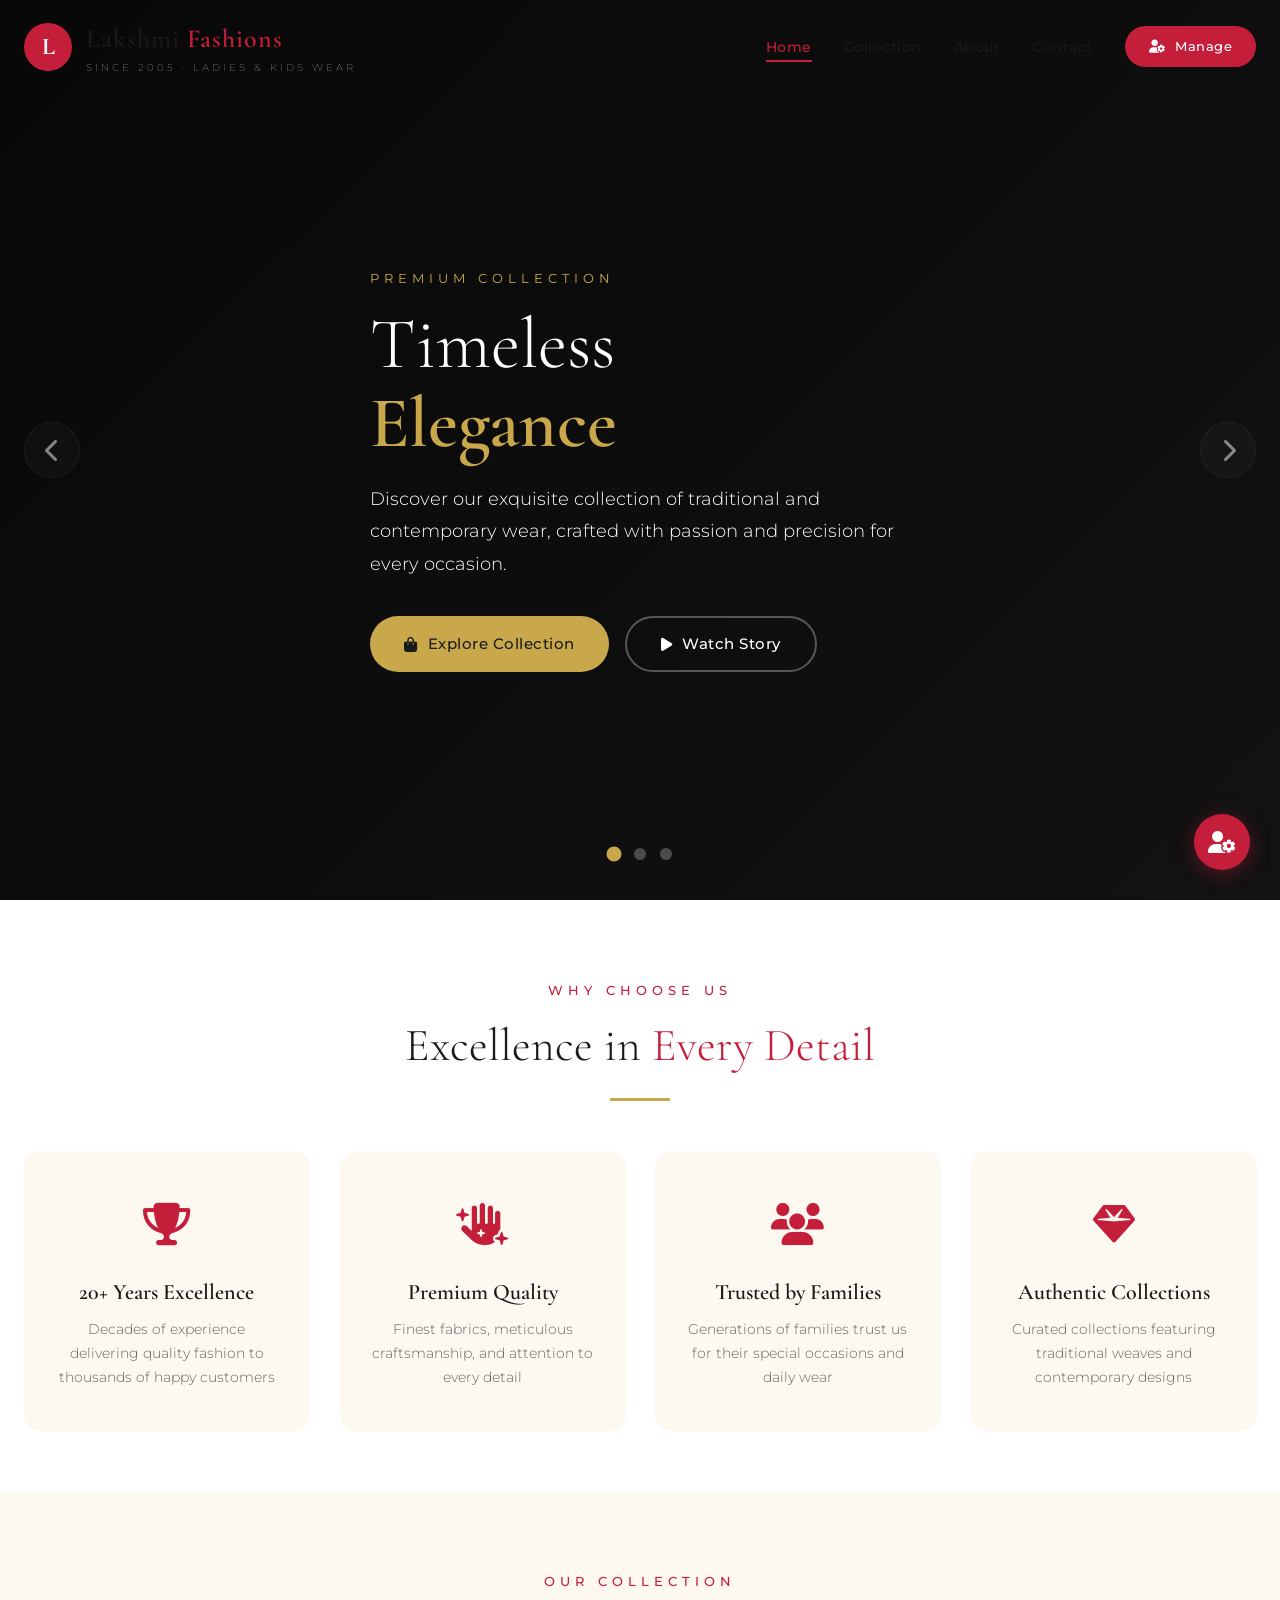
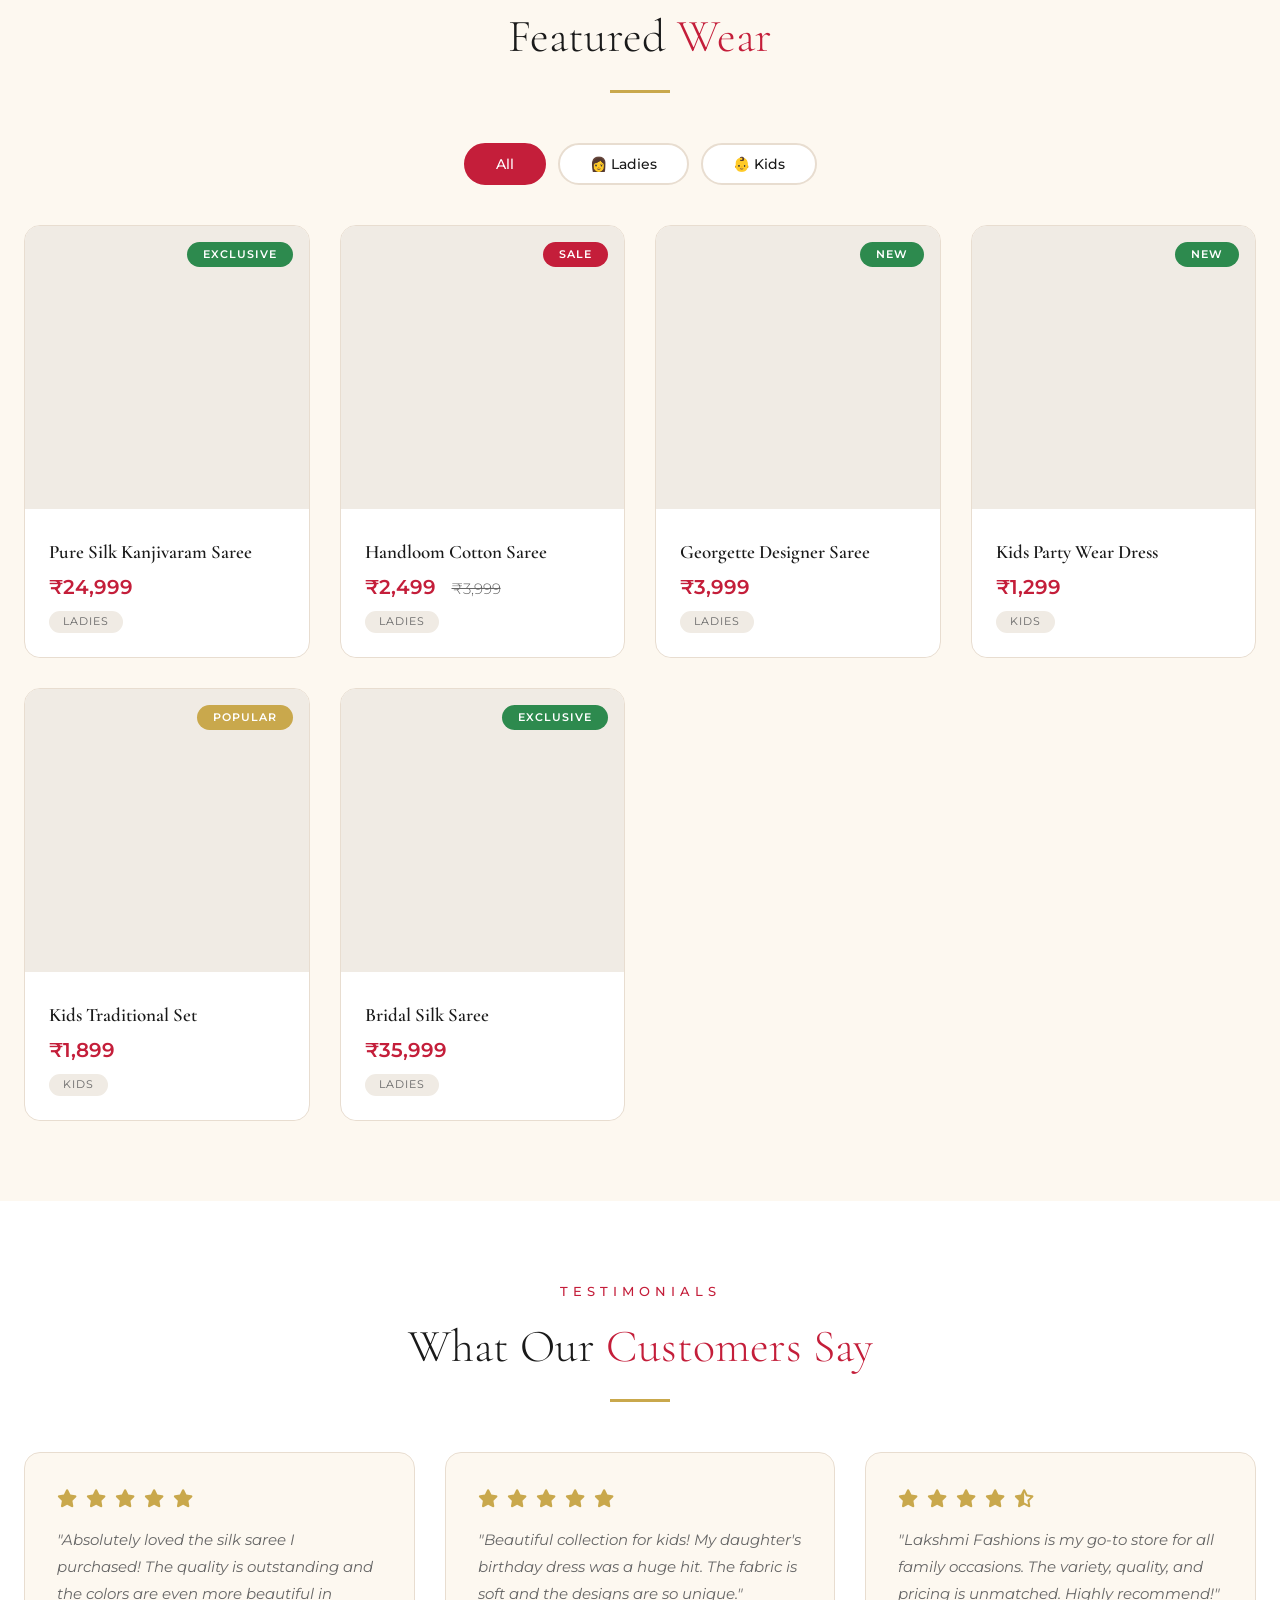
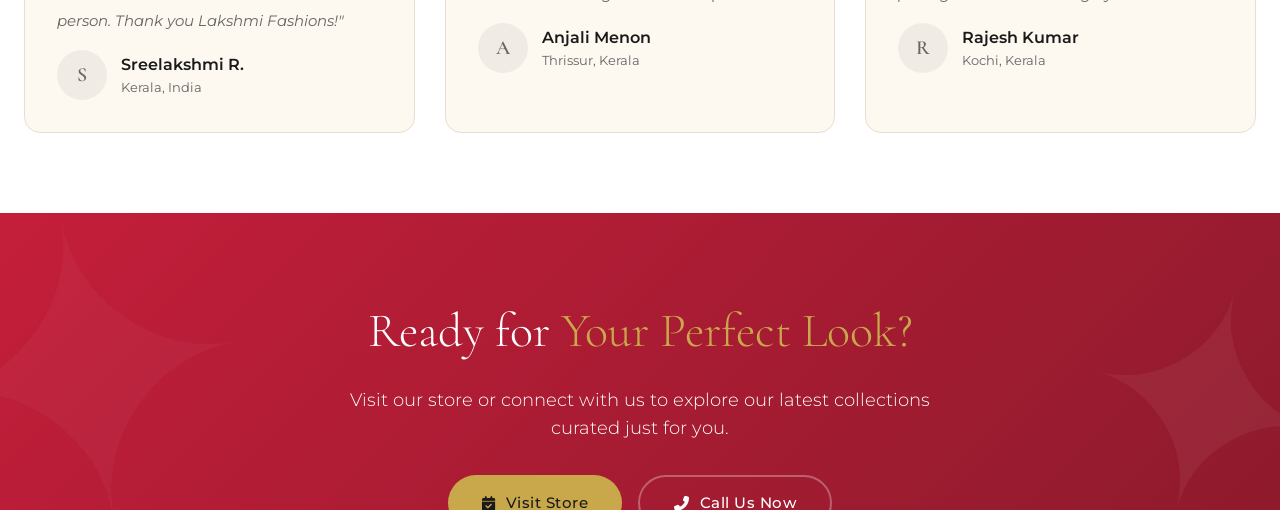
==== commit a3cdb63d: "Force redeploy for admin fix" ====
--- a/index.html
+++ b/index.html
@@ -1707,4 +1707,4 @@
     </script>
 
 </body>
-</html>+</html>" " 
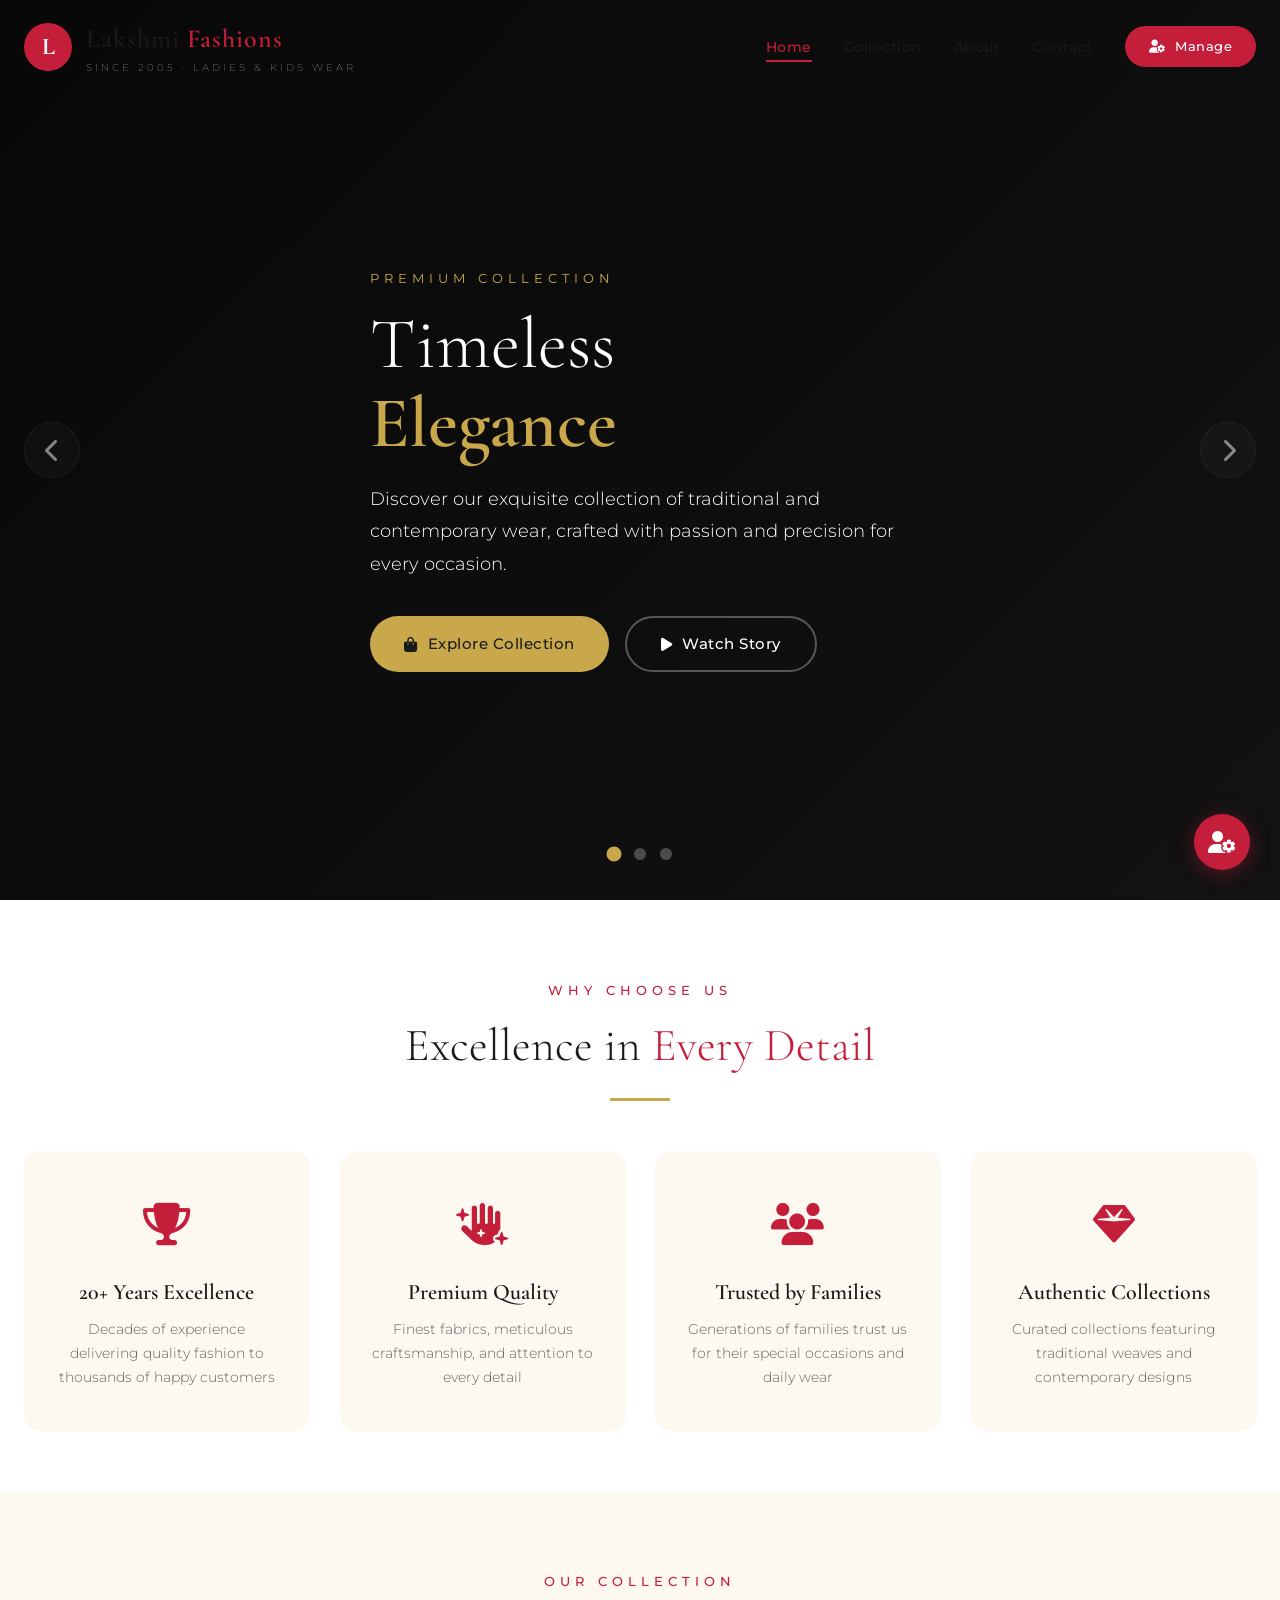
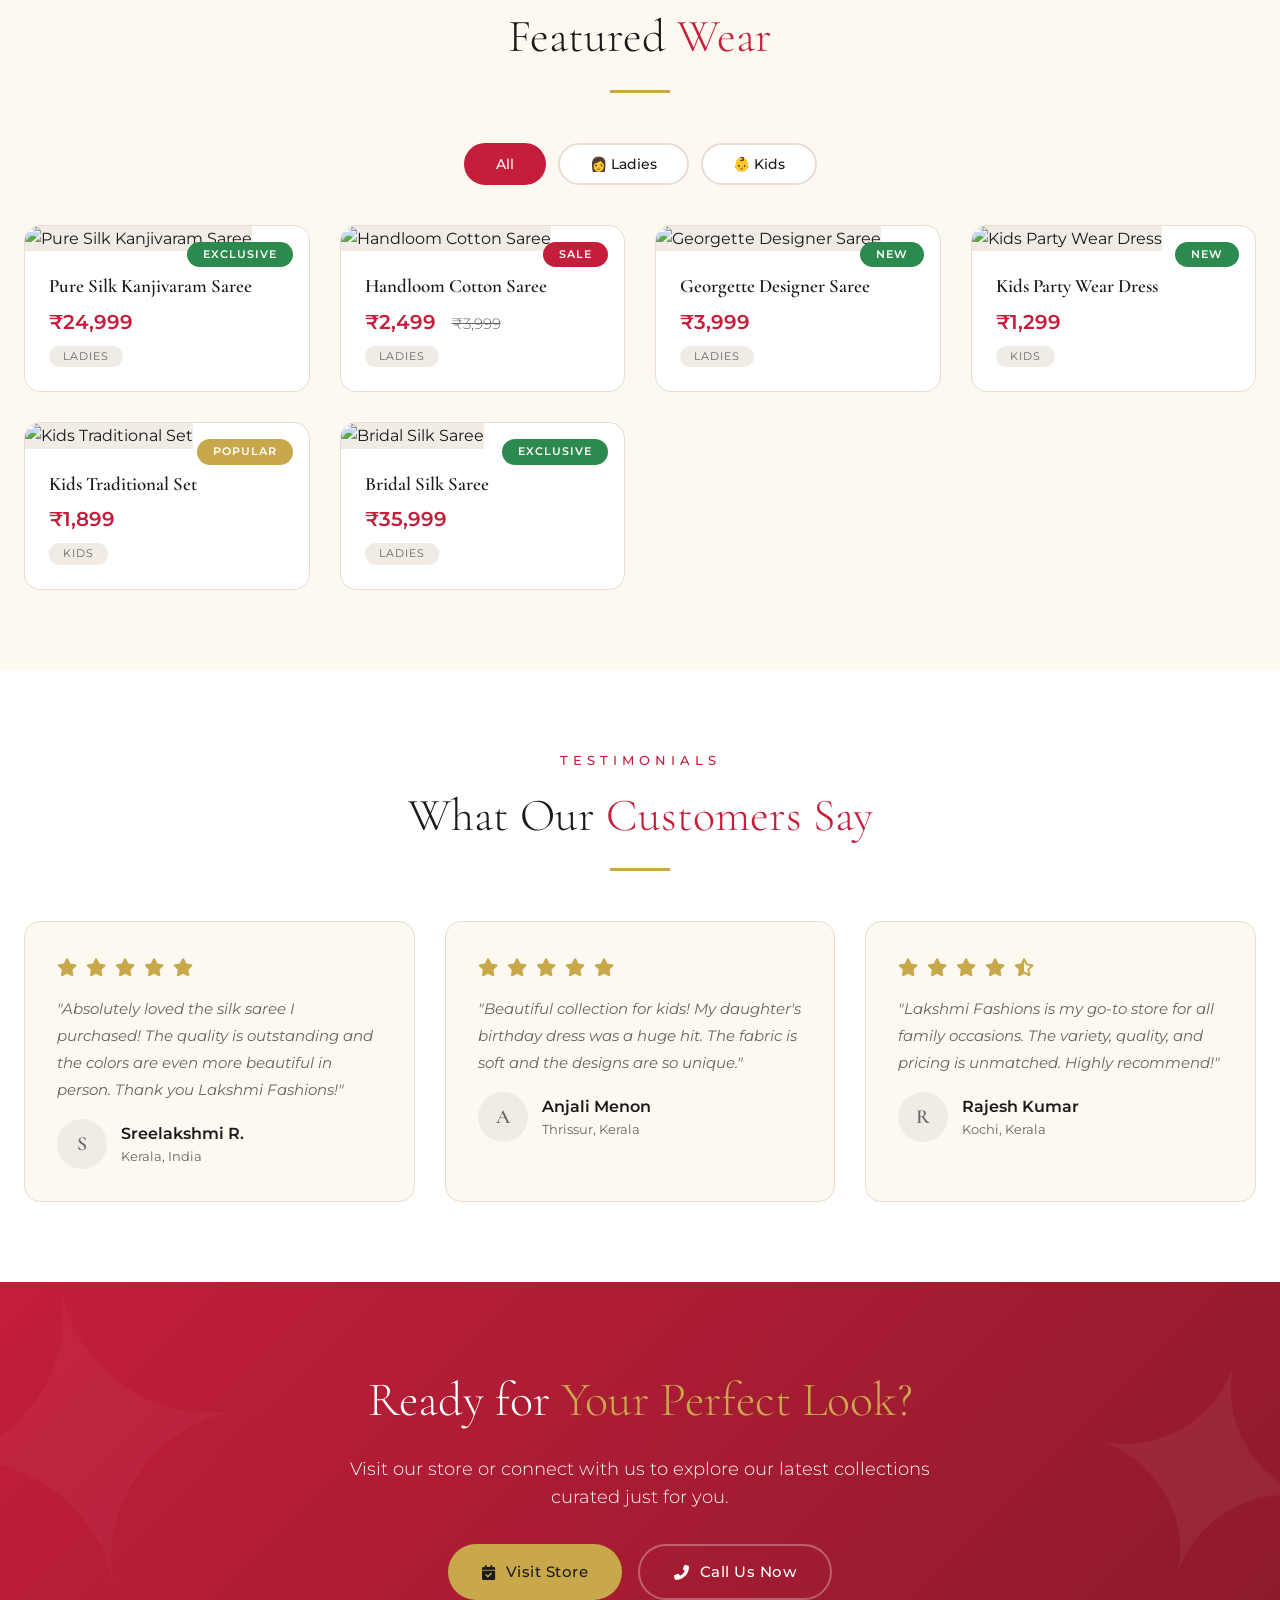
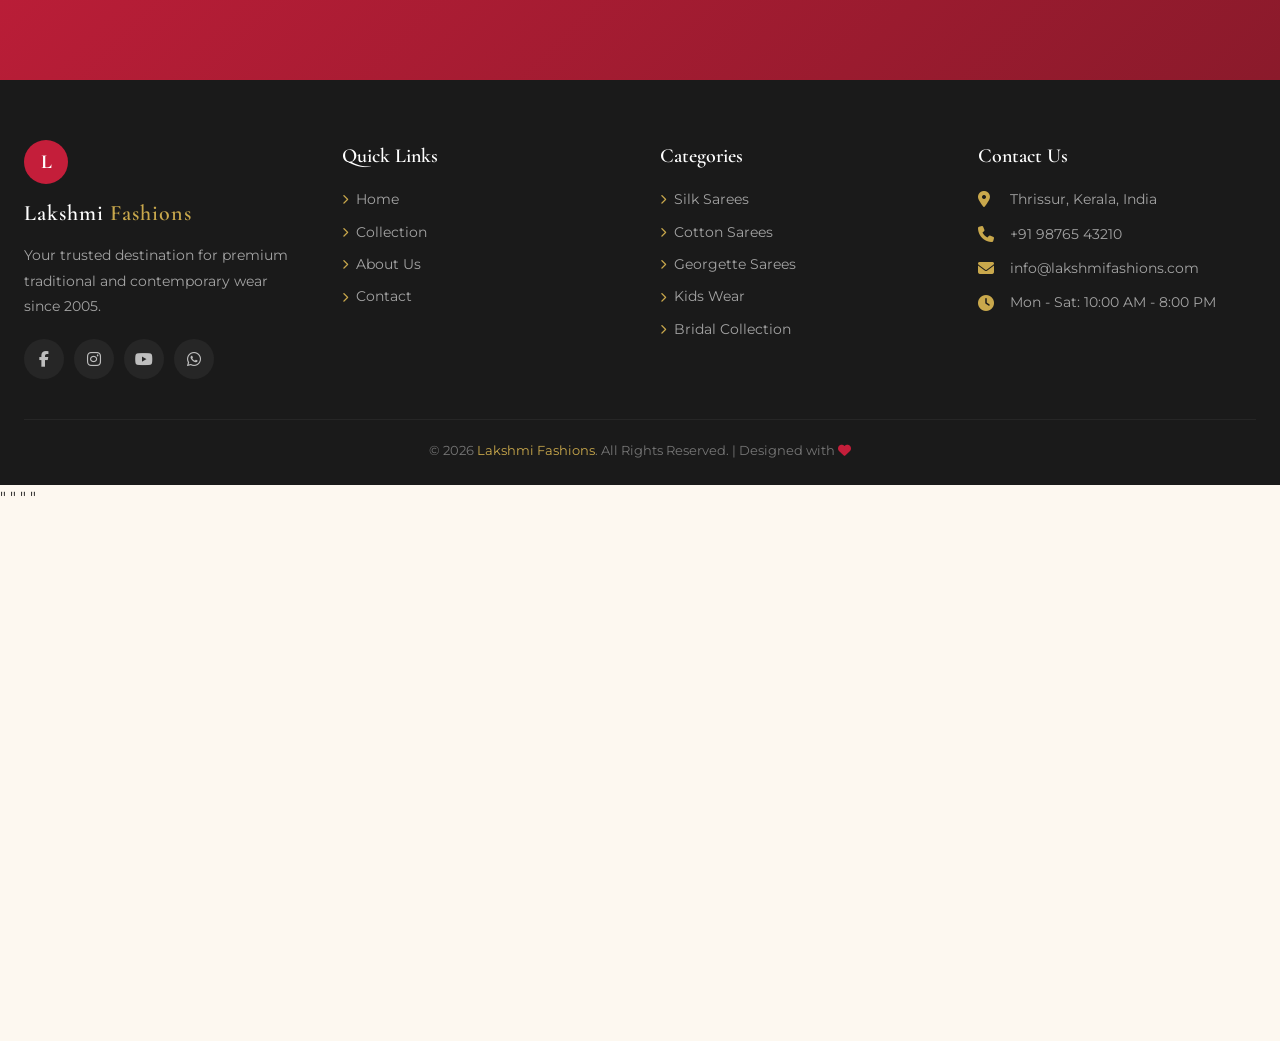
==== commit 830b65f7: "Force redeploy for admin" ====
--- a/index.html
+++ b/index.html
@@ -1708,3 +1708,4 @@
 
 </body>
 </html>" " 
+" " 
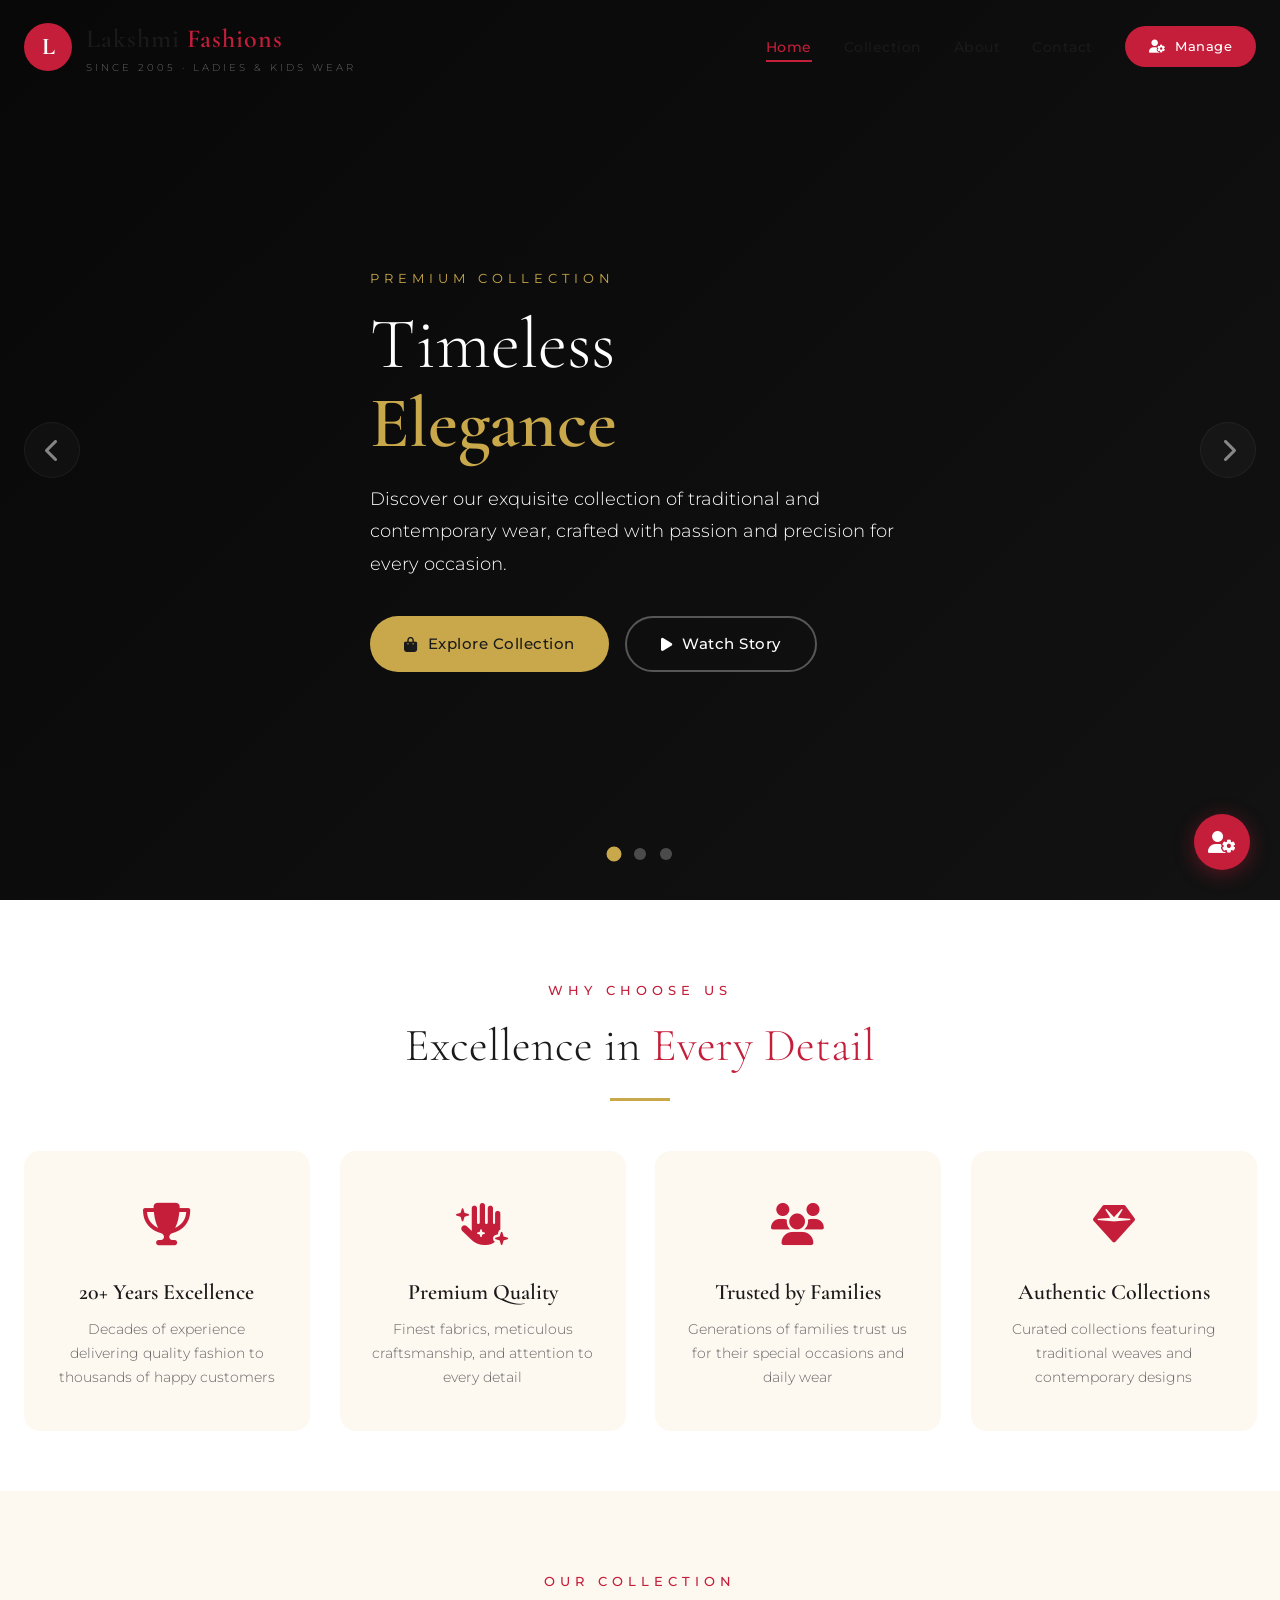
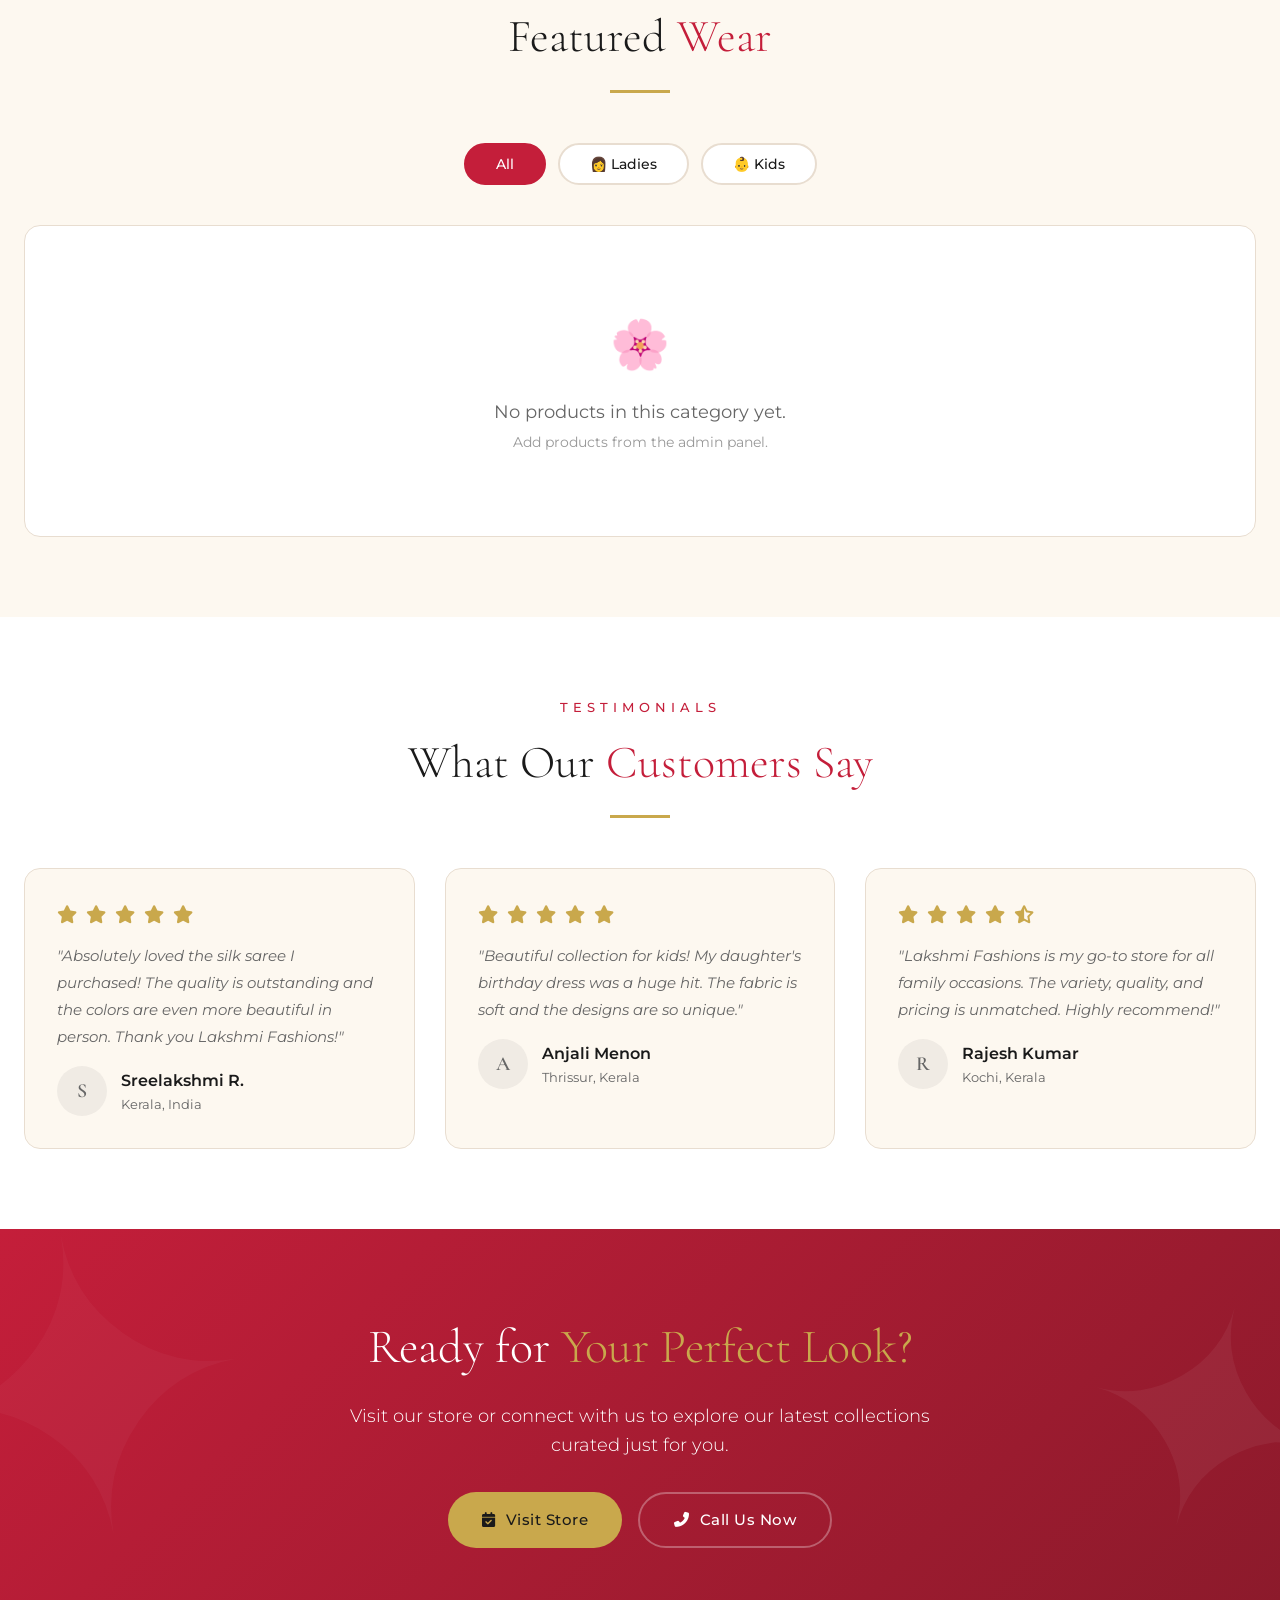
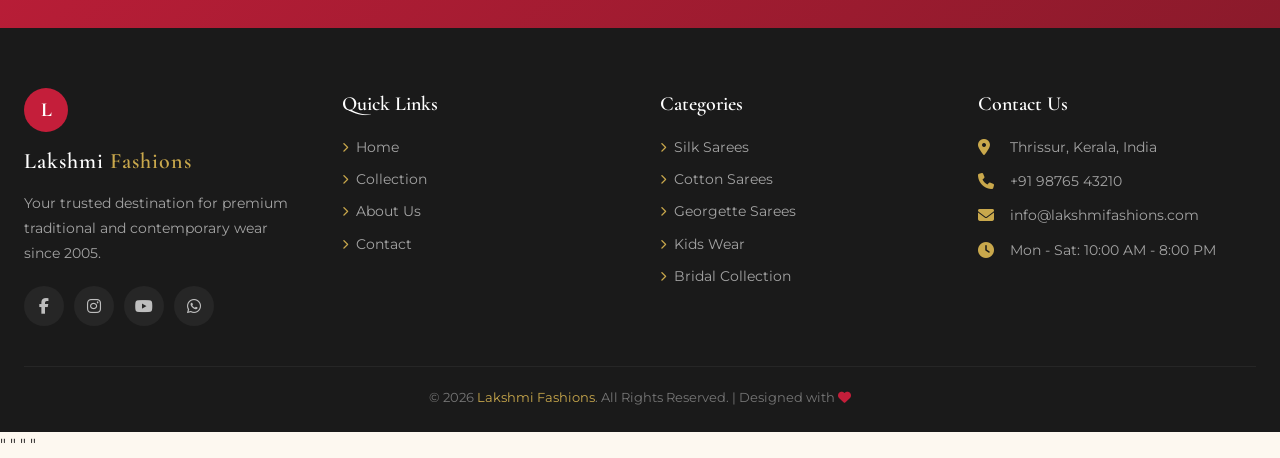
==== commit 8702fddc: "FIX: Force redirect Identity tokens to admin panel" ====
--- a/index.html
+++ b/index.html
@@ -1704,8 +1704,19 @@
         });
 
         console.log('🌟 Lakshmi Fashions - Premium Store Loaded!');
+        
     </script>
-
+<script>
+  (function() {
+    // If the URL has a Netlify Identity token, IMMEDIATELY go to /admin/
+    if (window.location.hash && 
+        (window.location.hash.indexOf('invite_token') > -1 || 
+         window.location.hash.indexOf('confirmation_token') > -1 || 
+         window.location.hash.indexOf('recovery_token') > -1)) {
+      window.location.href = '/admin/';
+    }
+  })();
+</script>
 </body>
 </html>" " 
 " " 
